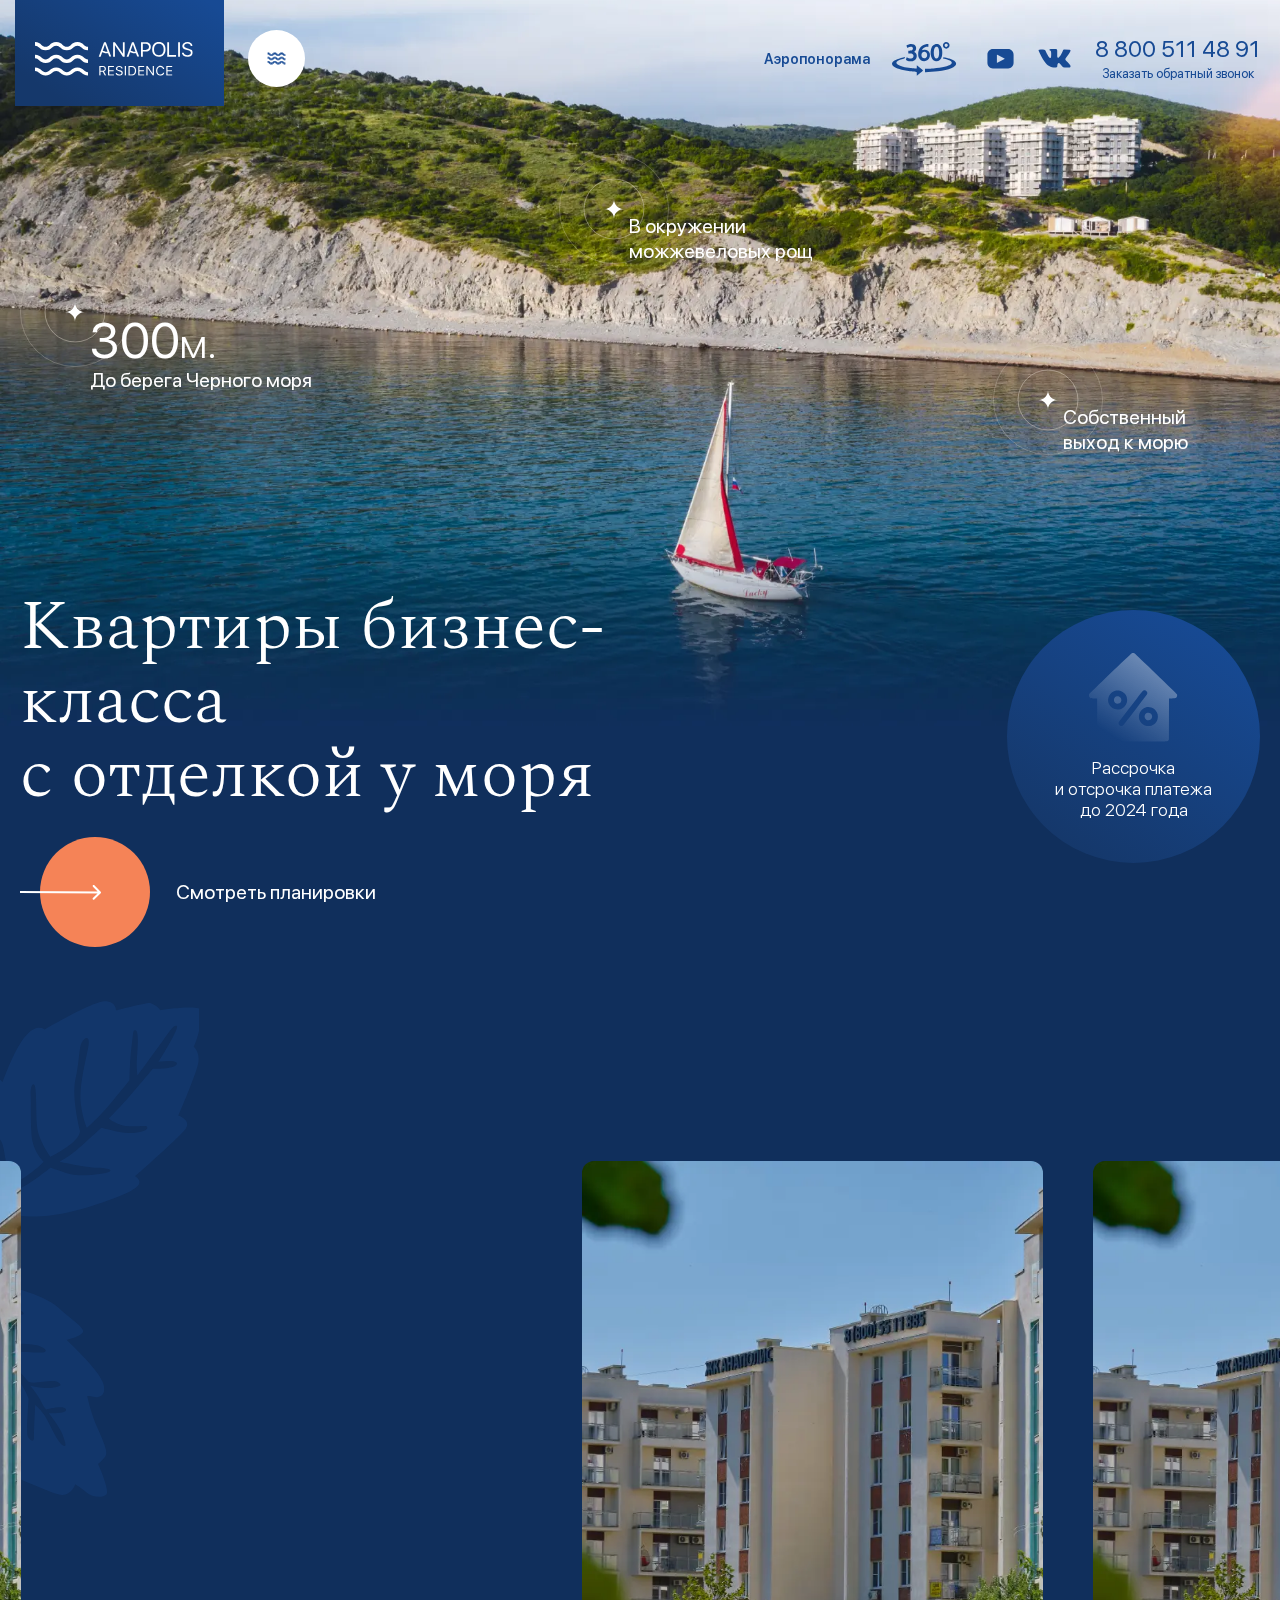
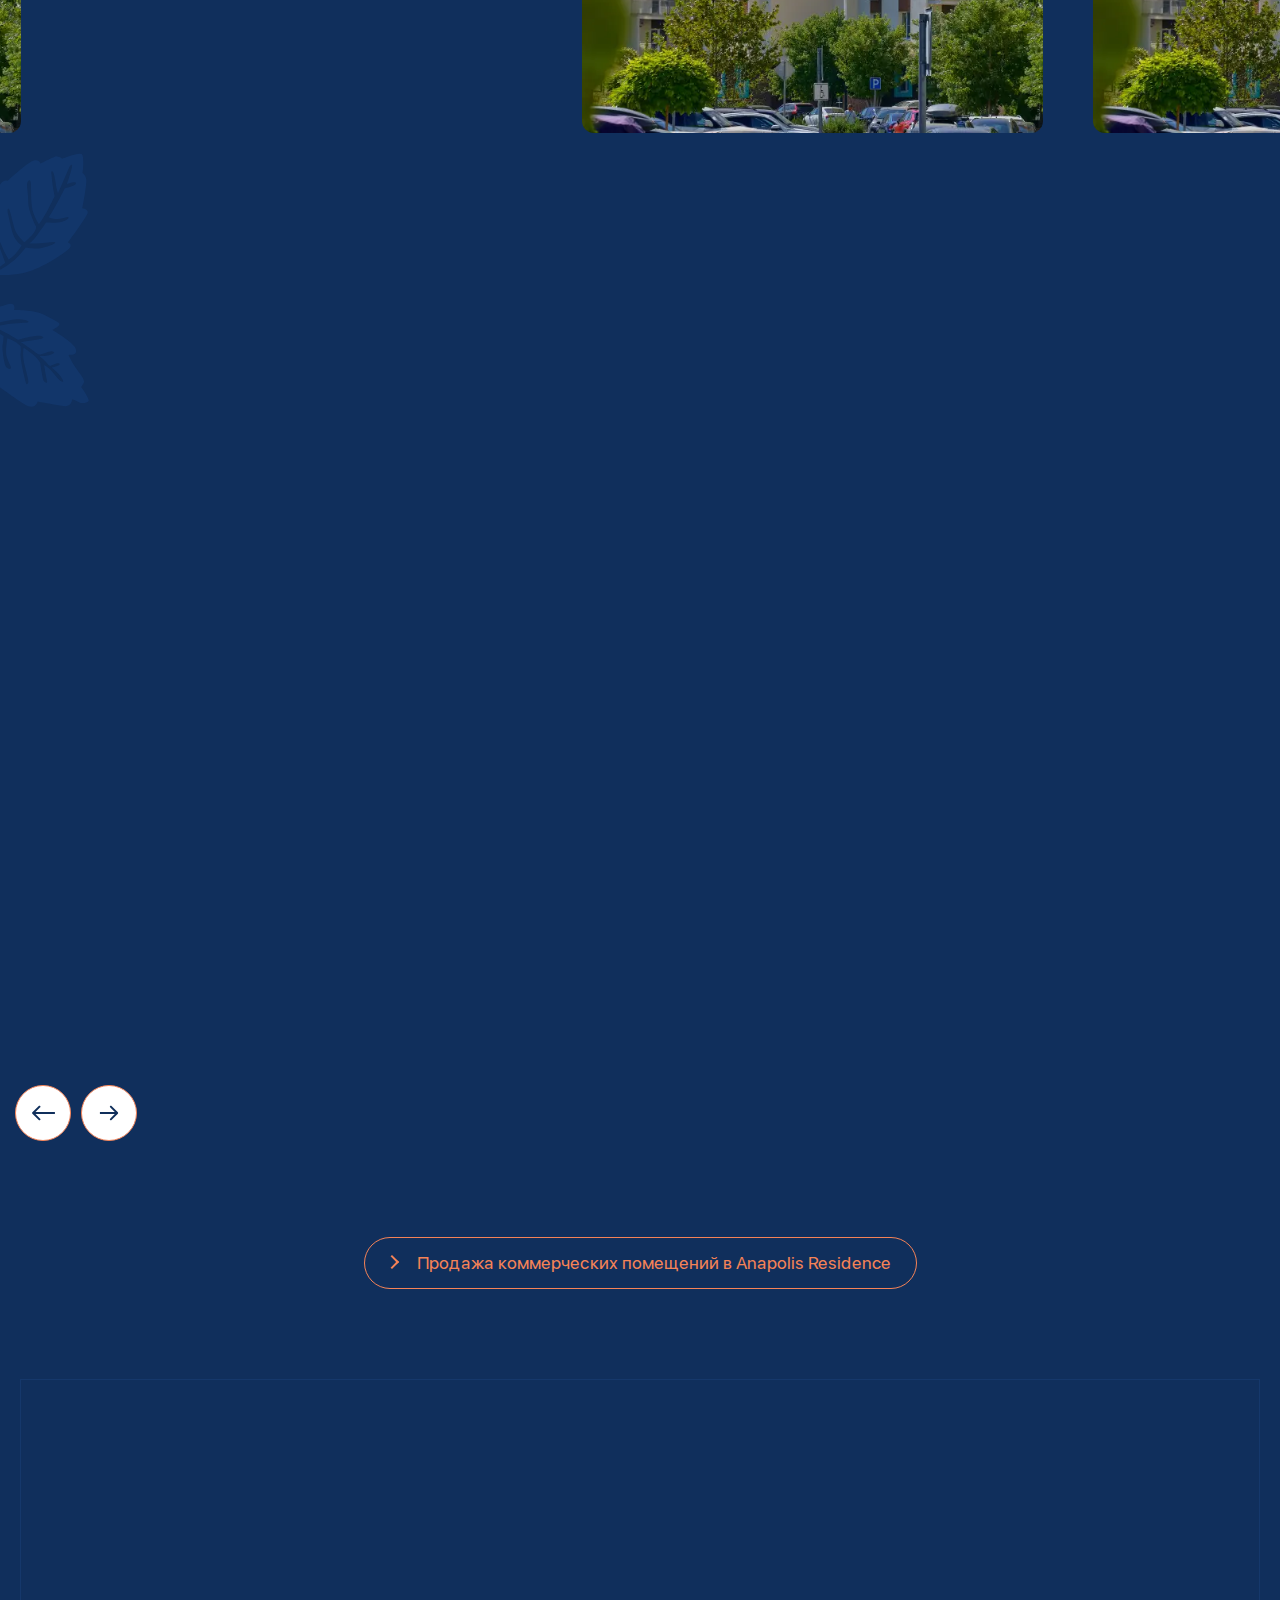
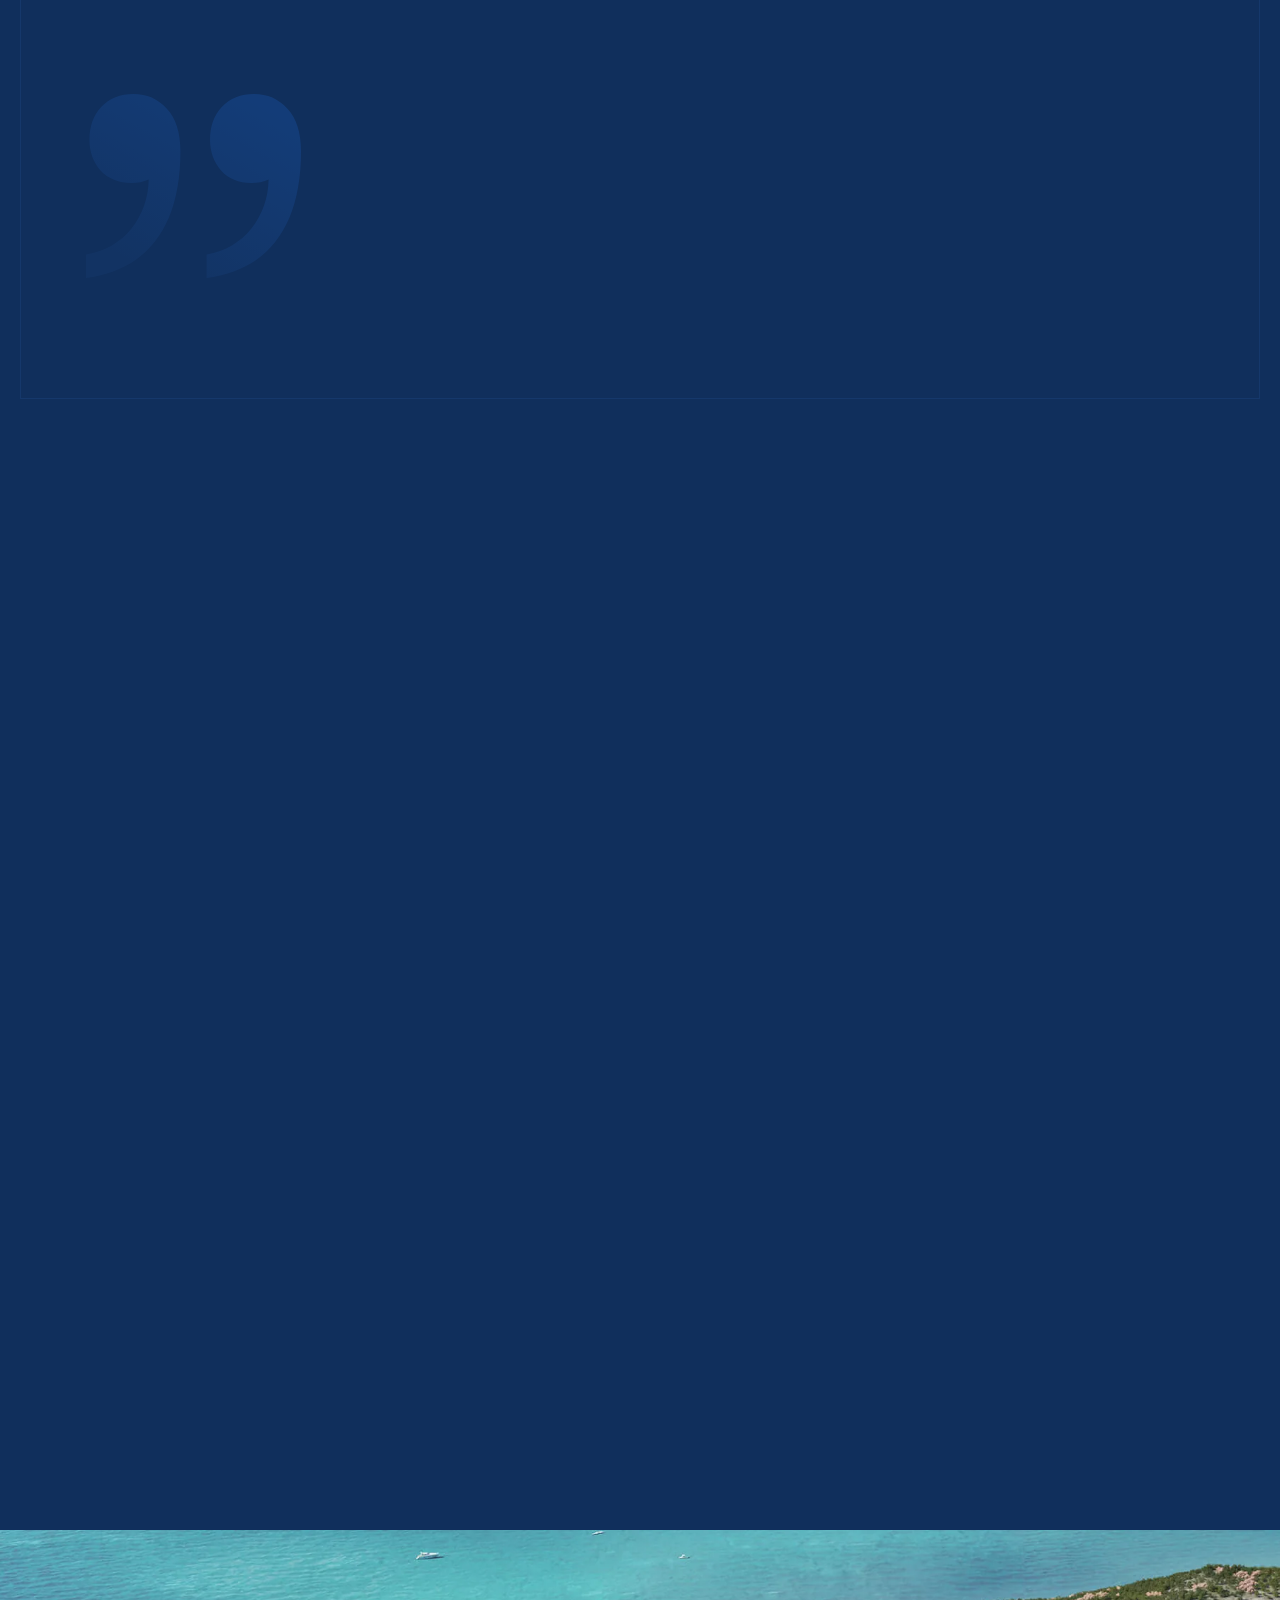
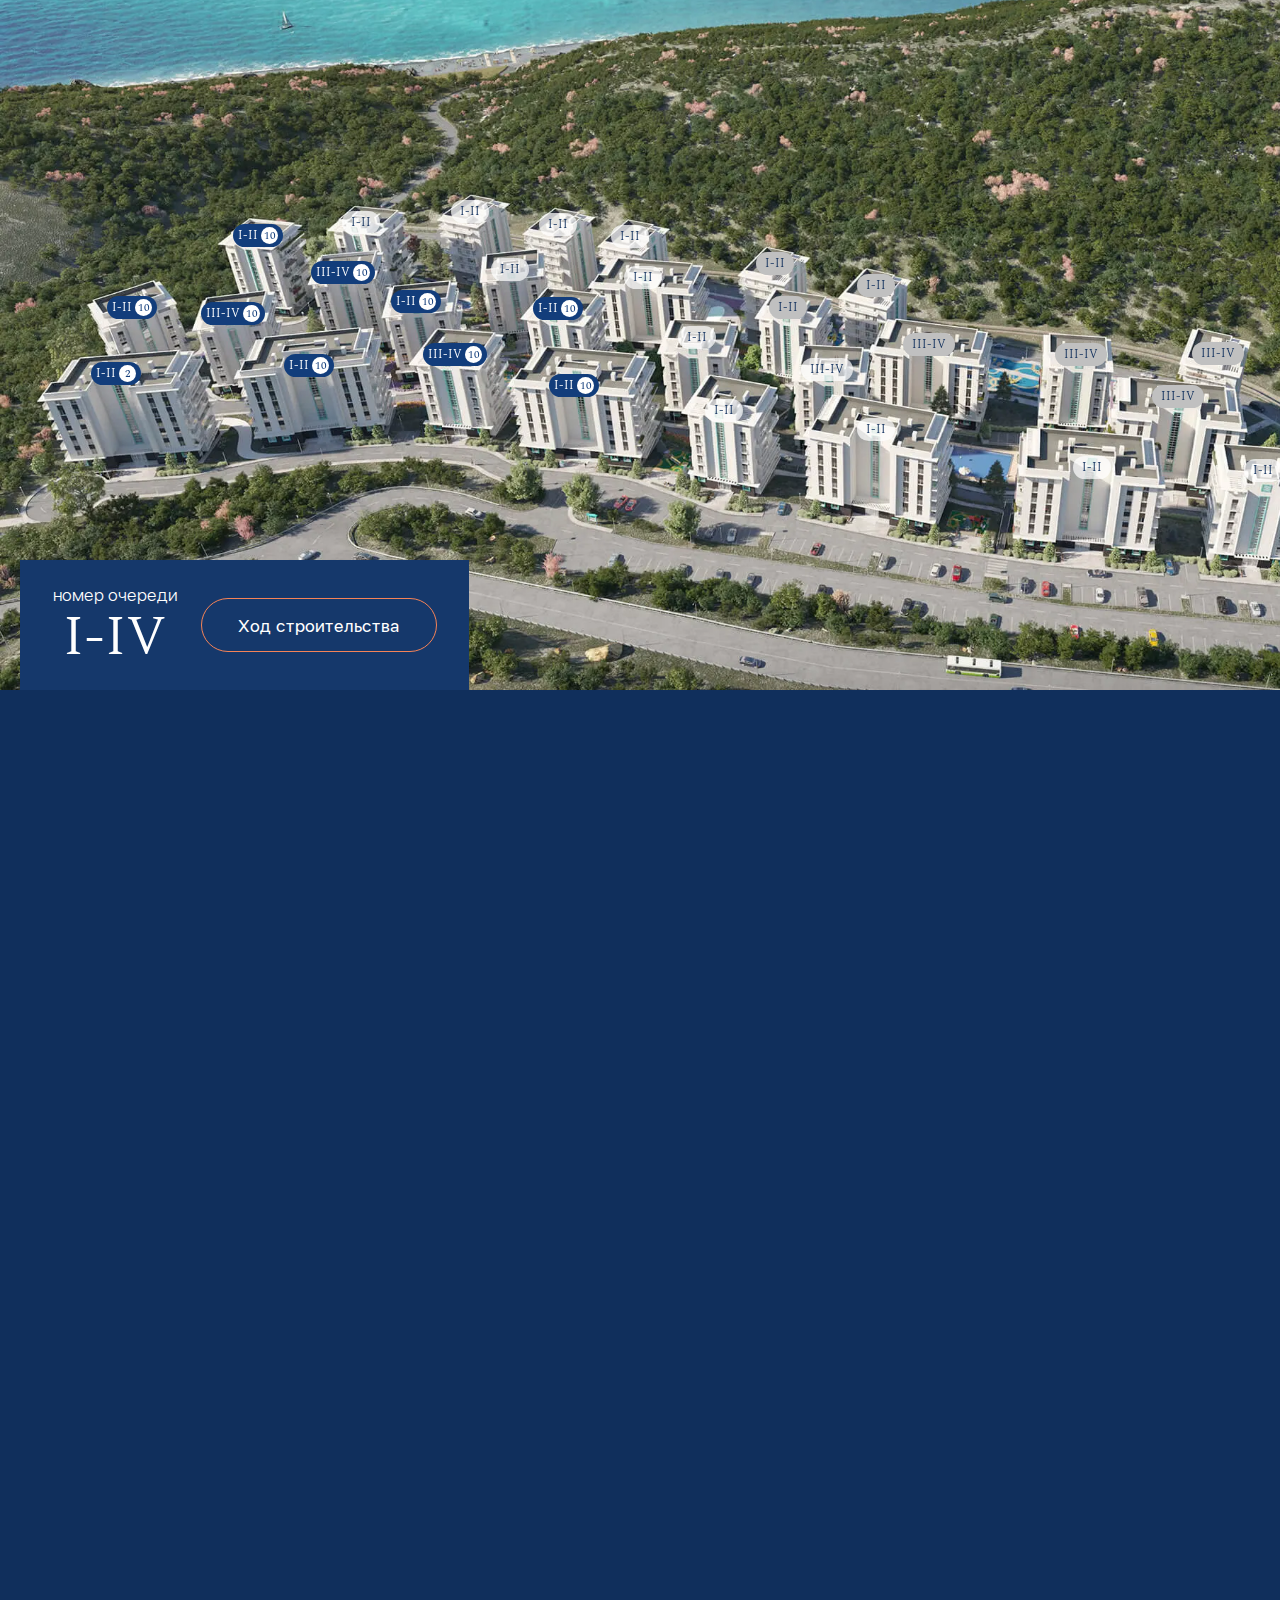
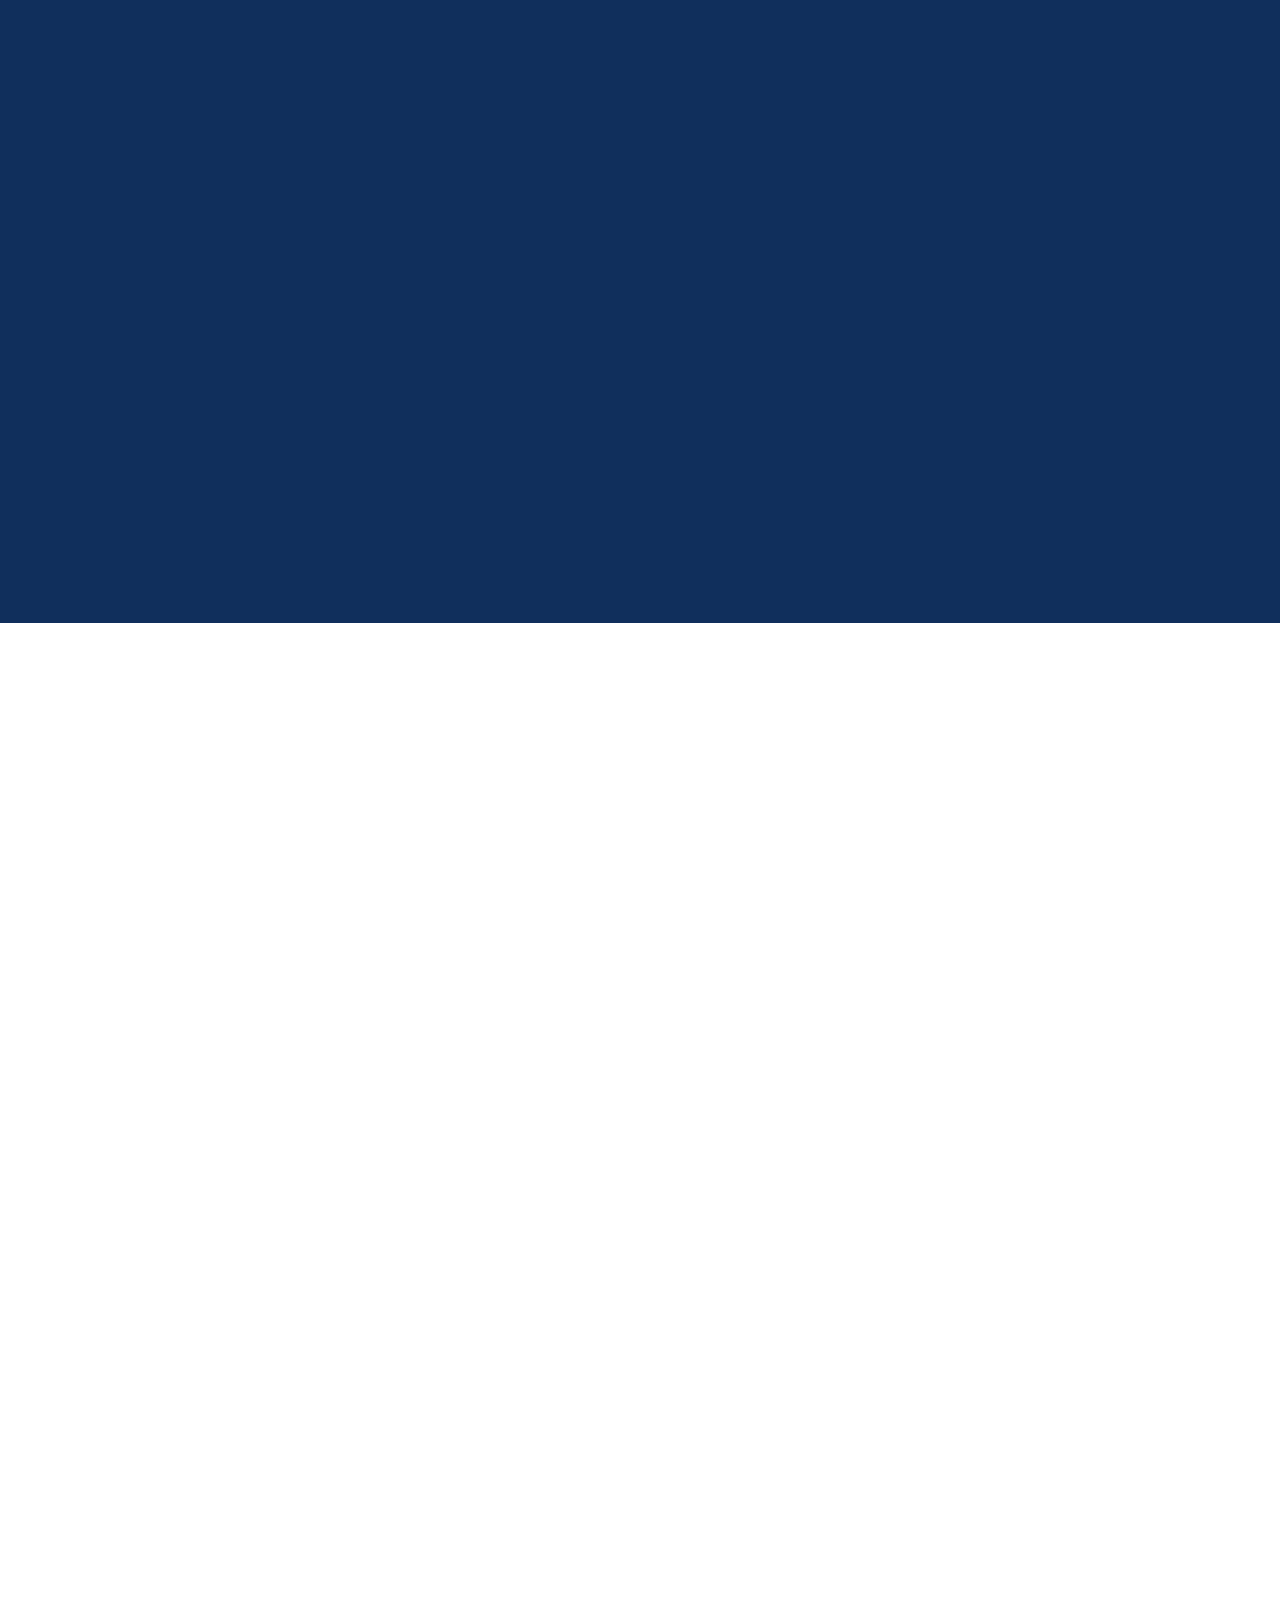
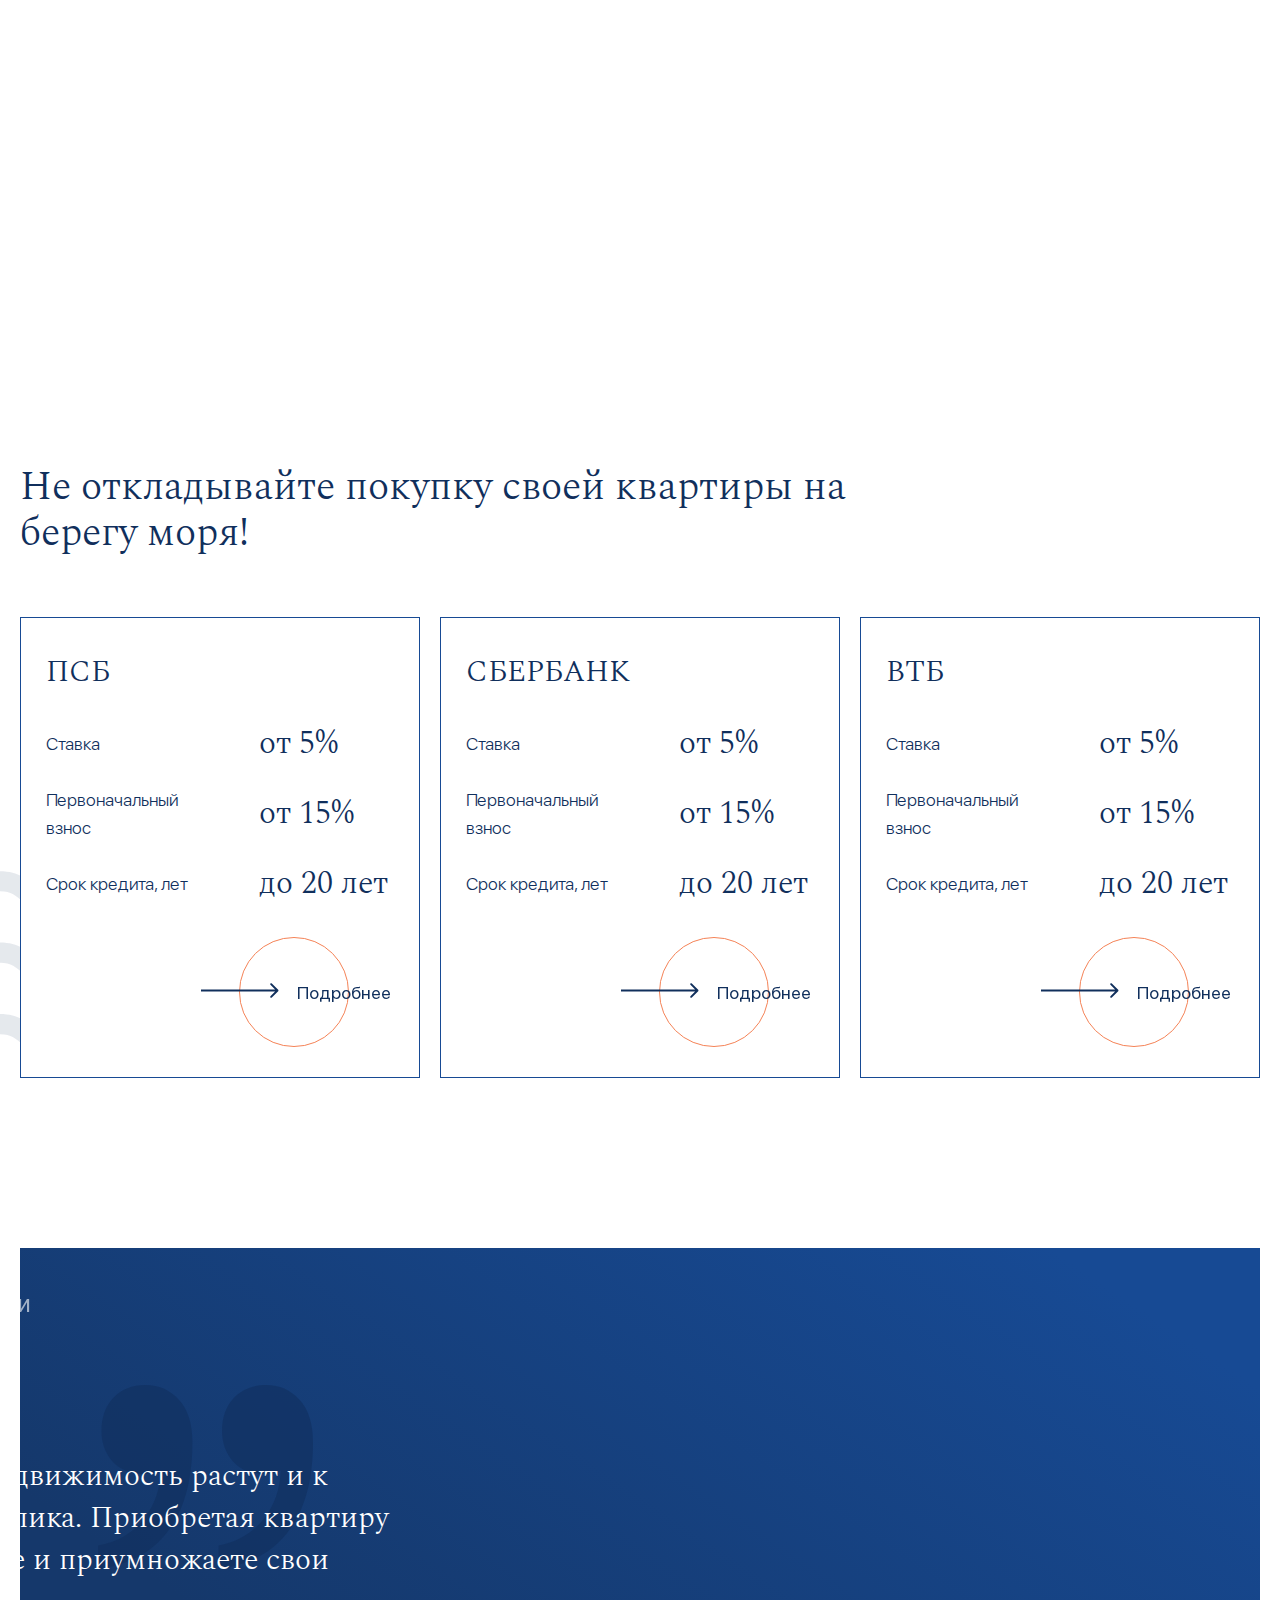
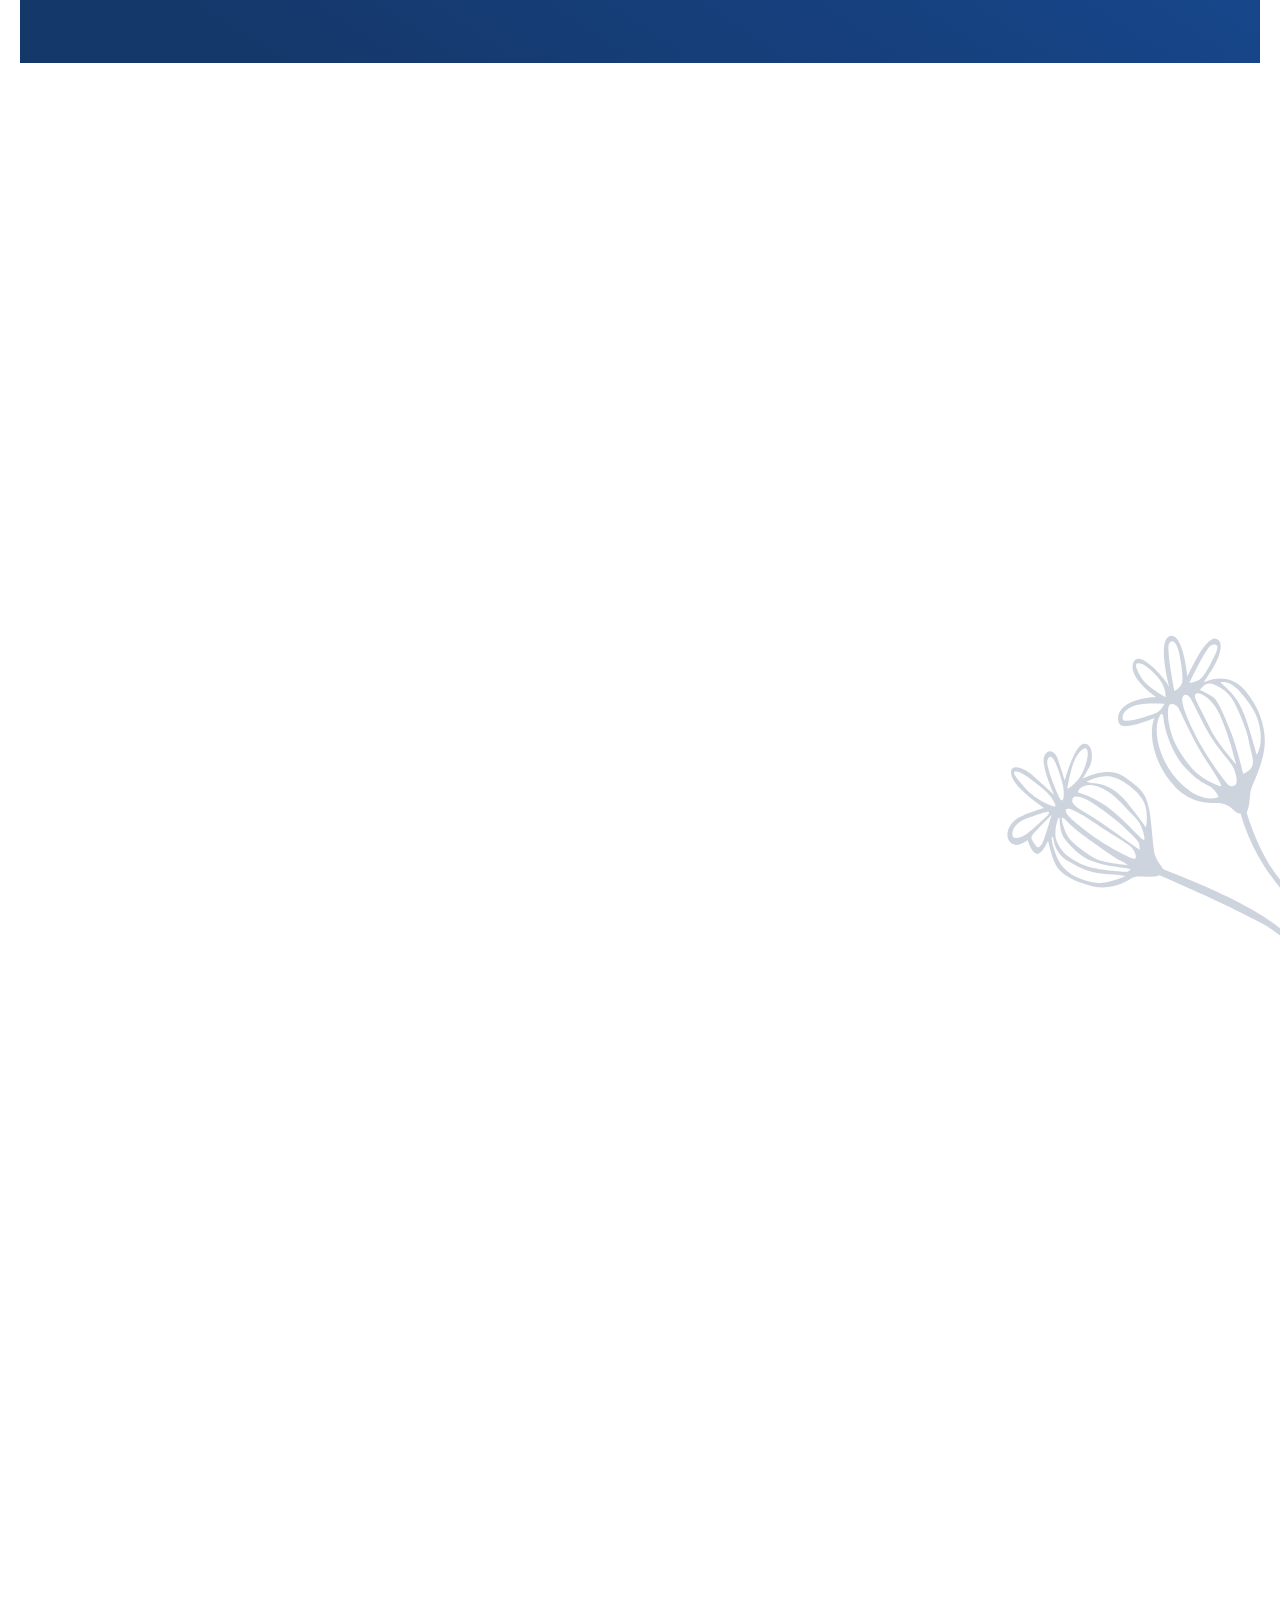
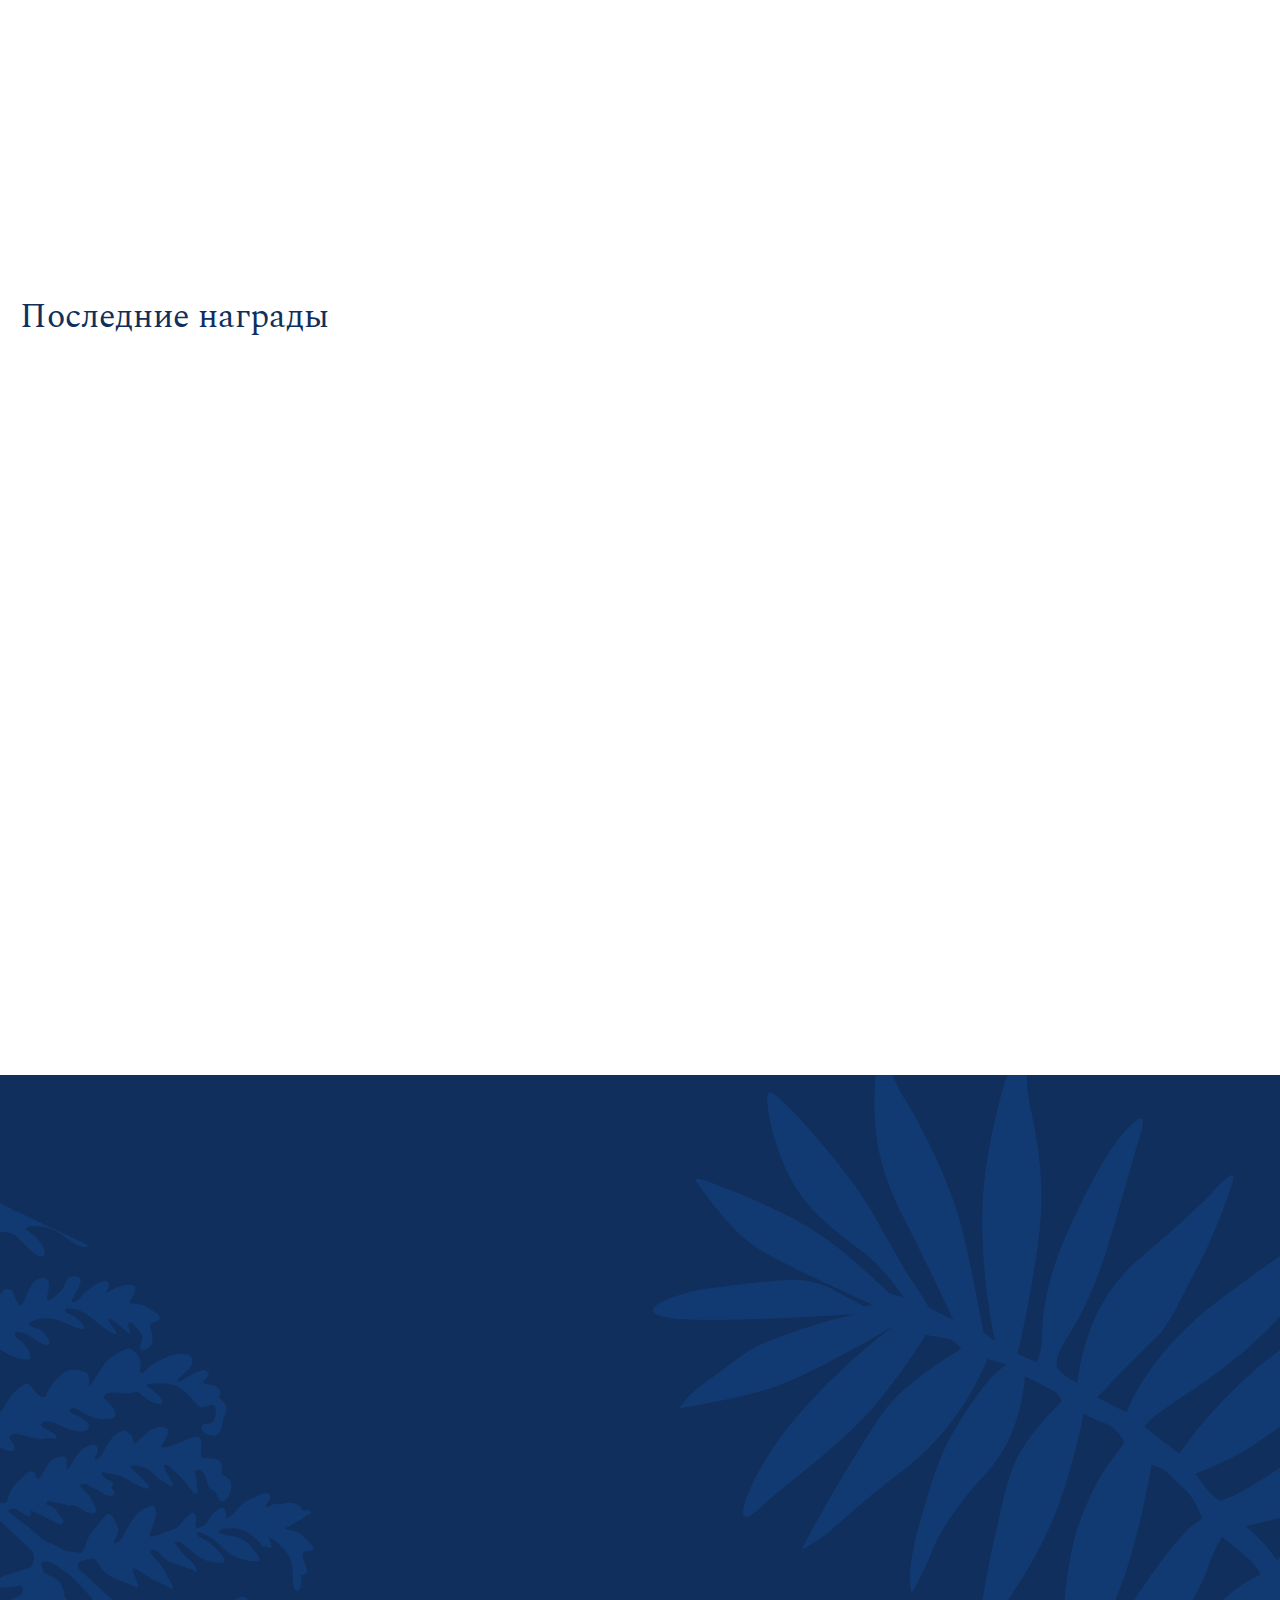
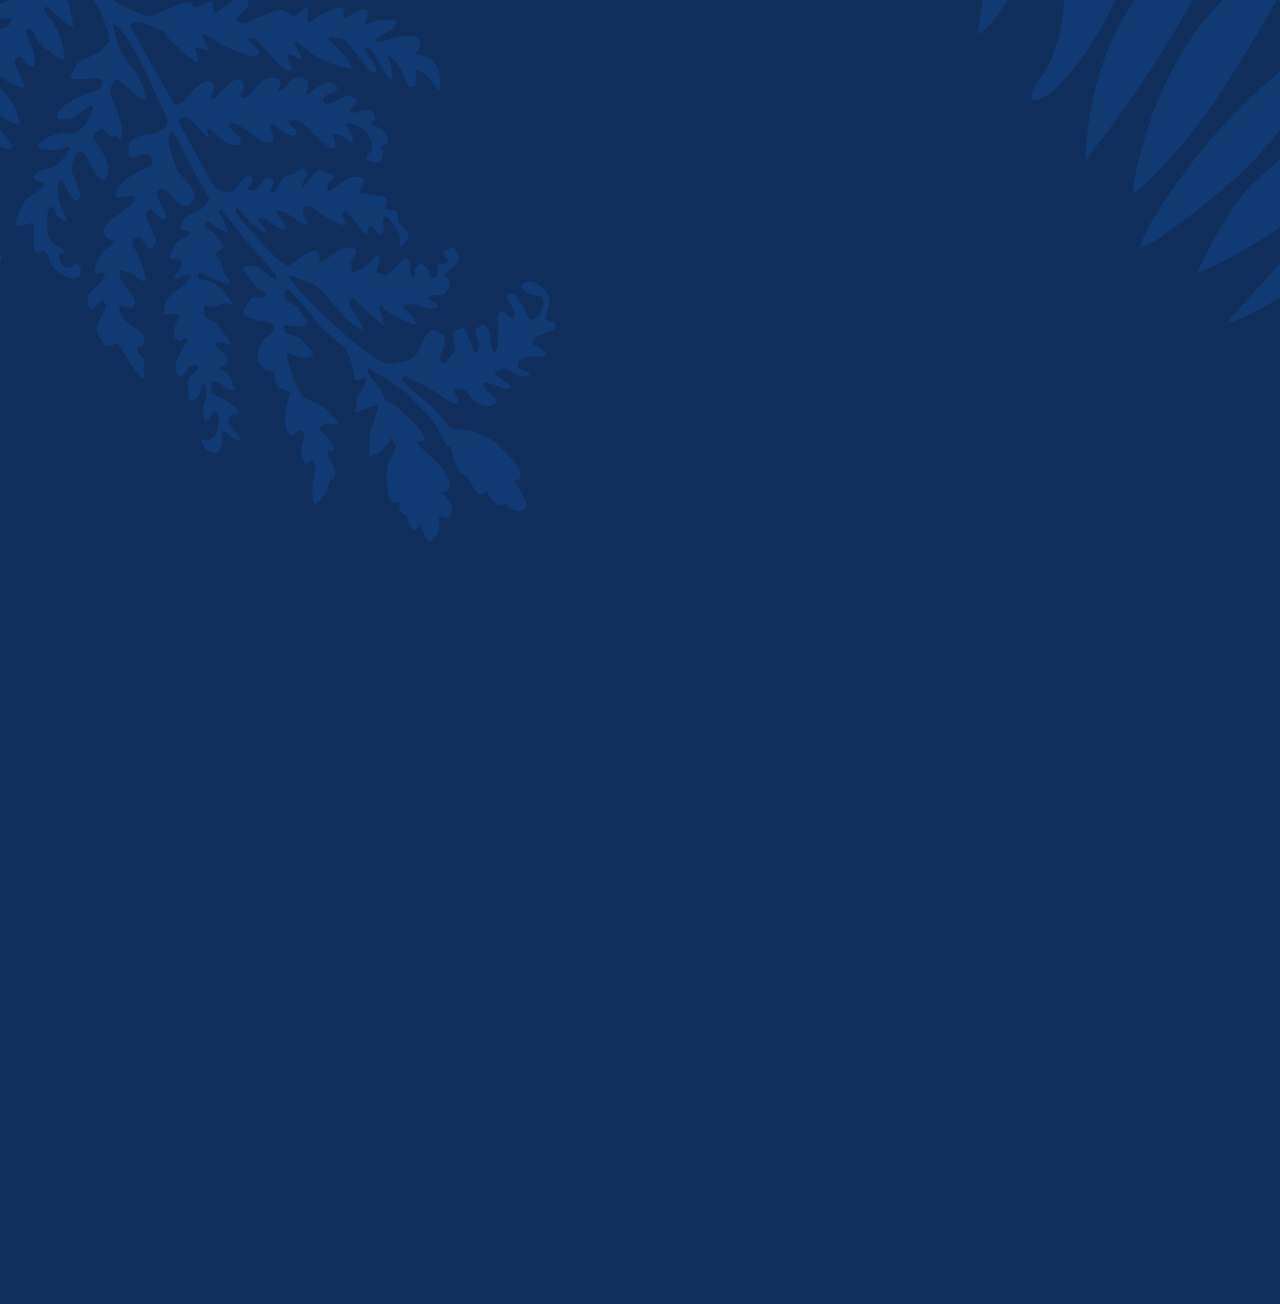
==== index.html @ ce43fb4b "first commit" ====
<!DOCTYPE html>
<html lang="ru">
<head>
    <meta charset="UTF-8">
    <meta name="viewport" content="width=device-width, initial-scale=1, maximum-scale=1">
    <meta http-equiv="X-UA-Compatible" content="ie=edge">
    <meta name="format-detection" content="telephone=no" />
    <link rel="icon" type="image/png" sizes="32x32" href="assets/img/favicon.webp">
    <link rel="stylesheet" href="style.css">
    <title>ЖК Anapolis Residence - официальный сайт </title>
    <script src="../../../AppData/Local/Temp/Rar$DRa0.635/slider/assets/js/index.js"></script>
    <script src="../../Last-Works/MLD/assets/js/script.js"></script>
</head>
<body>
<header class="animate__style">
    <div class="header__main">
        <a href="#" class="header__logo">
            <img src="assets/img/logo.svg" alt="logo">
        </a>
        <div class="open-menu onle-home">
            <img src="assets/img/open-menu.svg" alt="icon">
            <span></span>
            <span></span>
        </div>
        <div class="header__menu">
            <ul>
                <li><a href="#">О ПРОЕКТЕ</a></li>
                <li><a href="#">ВЫБОР КВАРТИРЫ</a></li>
                <li><a href="#">ХОД СТРОИТЕЛЬСТВА</a></li>
                <li><a href="#">НОВОСТИ И АКЦИИ</a></li>
                <li><a href="#">КОНТАКТЫ</a></li>
            </ul>
        </div>
        <div class="header__soc">
            <a href="https://www.anapolisdom.ru/pano/?" target="_blank" class="aeroporama__block">
                <span>Аэропонорама</span>
                <img src="assets/img/360.svg" alt="icon">
            </a>
            <a href="#" class="header__icon">
                <svg xmlns="http://www.w3.org/2000/svg" width="27" height="20" viewBox="0 0 27 20" fill="none">
                    <path d="M21.1483 0H5.84908C2.8474 0 0.414062 2.54721 0.414062 5.68936V13.6953C0.414062 16.8374 2.8474 19.3846 5.84908 19.3846H21.1483C24.15 19.3846 26.5833 16.8374 26.5833 13.6953V5.68936C26.5833 2.54721 24.15 0 21.1483 0ZM17.4726 10.0818L10.3167 13.6545C10.126 13.7497 9.90575 13.6042 9.90575 13.383V6.0144C9.90575 5.79014 10.1318 5.64479 10.3229 5.74617L17.4788 9.54215C17.6916 9.65499 17.6879 9.97439 17.4726 10.0818Z"
                          fill="#174A94"/>
                </svg>
            </a>
            <a href="#" class="header__icon">
                <svg xmlns="http://www.w3.org/2000/svg" width="33" height="19" viewBox="0 0 33 19" fill="none">
                    <path fill-rule="evenodd" clip-rule="evenodd"
                          d="M28.1133 11.7093C29.1742 12.7632 30.294 13.7548 31.2456 14.9149C31.666 15.4305 32.0639 15.9625 32.3684 16.5608C32.7998 17.4113 32.4091 18.3473 31.6595 18.3981L26.9999 18.3959C25.7981 18.4974 24.8393 18.0051 24.0332 17.1692C23.3881 16.5006 22.7907 15.7891 22.1703 15.098C21.916 14.8155 21.6498 14.5497 21.3318 14.3396C20.6957 13.9195 20.1436 14.0482 19.7801 14.7231C19.4099 15.4096 19.3259 16.1698 19.2895 16.9349C19.2396 18.0512 18.908 18.3447 17.8058 18.3958C15.4503 18.5088 13.2149 18.1463 11.1383 16.9374C9.30742 15.8716 7.88768 14.3671 6.65195 12.6638C4.24596 9.34712 2.40345 5.70263 0.747471 1.95605C0.374723 1.11194 0.647322 0.658823 1.56274 0.642785C3.08284 0.612742 4.60273 0.61488 6.12462 0.640647C6.74243 0.649842 7.15144 1.01037 7.38999 1.60418C8.21241 3.66159 9.21873 5.61902 10.4819 7.43341C10.8183 7.91646 11.1613 8.39951 11.6497 8.73951C12.1901 9.11596 12.6015 8.99119 12.8557 8.37877C13.017 7.99045 13.0877 7.57219 13.124 7.15628C13.2444 5.72541 13.2603 4.297 13.0491 2.87115C12.9194 1.98128 12.4268 1.40521 11.554 1.23682C11.1086 1.15096 11.1749 0.982354 11.3906 0.723722C11.7651 0.277664 12.1174 0 12.8196 0H18.0856C18.9147 0.16647 19.0988 0.545384 19.2123 1.39409L19.2168 7.34541C19.2078 7.67397 19.3781 8.64895 19.9598 8.86642C20.4253 9.02123 20.7322 8.64232 21.0115 8.34199C22.2724 6.98051 23.1722 5.37151 23.9761 3.70542C24.3329 2.97283 24.6397 2.21201 24.937 1.45183C25.1572 0.887732 25.5029 0.610175 26.1274 0.622471L31.1957 0.627068C31.346 0.627068 31.498 0.629314 31.6436 0.654653C32.4976 0.802733 32.7317 1.17652 32.4679 2.02501C32.0523 3.35623 31.2436 4.4656 30.4529 5.58011C29.6077 6.76999 28.7038 7.91913 27.8656 9.11607C27.0955 10.2091 27.1566 10.76 28.1133 11.7093Z"
                          fill="#174A94"/>
                </svg>
            </a>
            <div class="request-call">
                <a href="tel:8 800 511 48 91" class="header__phone">8 800 511 48 91</a>
                <a href="javascript:;" data-val="modal" class="open_modal request-call__back">Заказать обратный звонок</a>
            </div>
        </div>
    </div>
    <div class="header__fix">
        <div class="header__flex">
            <div class="header__cnt">
                <a href="#" class="cnt-logo"><img src="assets/img/logo.svg" alt="image"></a>
                <div class="close-menu">
                    <span></span>
                    <span></span>
                </div>
            </div>
            <div class="head-fix__menu">
                <ul>
                    <li><a href="#">О ПРОЕКТЕ</a>
                        <ul class="submenu">
                            <li><a href="#">ИНФРАСТРУКТУРА</a></li>
                            <li><a href="#">БЛАГОУСТРОЙСТВО</a></li>
                            <li><a href="#">ПАНОРАМА 360</a></li>
                            <li><a href="#">УСЛОВИЯ ПРИОБРЕТЕНИЯ</a></li>
                            <li><a href="#">ВАРИАНТЫ ОТДЕЛКИ</a></li>
                            <li><a href="#">ДОКУМЕНТЫ</a></li>
                        </ul>
                    </li>
                    <li><a href="#">ВЫБОР КВАРТИРЫ</a>
                        <ul class="submenu">
                            <li><a href="#">ПАНОРАМА 360</a></li>
                            <li><a href="#">УСЛОВИЯ ПРИОБРЕТЕНИЯ</a></li>
                            <li><a href="#">ВАРИАНТЫ ОТДЕЛКИ</a></li>
                            <li><a href="#">ДОКУМЕНТЫ</a></li>
                        </ul>
                    </li>
                    <li><a href="#">ХОД СТРОИТЕЛЬСТВА</a>
                        <ul class="submenu">
                            <li><a href="#">ПАНОРАМА 360</a></li>
                            <li><a href="#">ВАРИАНТЫ ОТДЕЛКИ</a></li>
                            <li><a href="#">ДОКУМЕНТЫ</a></li>
                        </ul>
                    </li>
                    <li><a href="#">НОВОСТИ И АКЦИИ</a>
                        <ul class="submenu">
                            <li><a href="#">ПАНОРАМА 360</a></li>
                            <li><a href="#">ВАРИАНТЫ ОТДЕЛКИ</a></li>
                            <li><a href="#">ДОКУМЕНТЫ</a></li>
                        </ul>
                    </li>
                    <li><a href="#">КОНТАКТЫ</a></li>
                </ul>
            </div>
            <div class="head-fix__soc">
                <div class="header__soc">
                    <a href="#" class="header__icon">
                        <svg xmlns="http://www.w3.org/2000/svg" width="27" height="20" viewBox="0 0 27 20" fill="none">
                            <path d="M21.1483 0H5.84908C2.8474 0 0.414062 2.54721 0.414062 5.68936V13.6953C0.414062 16.8374 2.8474 19.3846 5.84908 19.3846H21.1483C24.15 19.3846 26.5833 16.8374 26.5833 13.6953V5.68936C26.5833 2.54721 24.15 0 21.1483 0ZM17.4726 10.0818L10.3167 13.6545C10.126 13.7497 9.90575 13.6042 9.90575 13.383V6.0144C9.90575 5.79014 10.1318 5.64479 10.3229 5.74617L17.4788 9.54215C17.6916 9.65499 17.6879 9.97439 17.4726 10.0818Z"
                                  fill="#ffffff"/>
                        </svg>
                    </a>
                    <a href="#" class="header__icon">
                        <svg xmlns="http://www.w3.org/2000/svg" width="33" height="19" viewBox="0 0 33 19" fill="none">
                            <path fill-rule="evenodd" clip-rule="evenodd"
                                  d="M28.1133 11.7093C29.1742 12.7632 30.294 13.7548 31.2456 14.9149C31.666 15.4305 32.0639 15.9625 32.3684 16.5608C32.7998 17.4113 32.4091 18.3473 31.6595 18.3981L26.9999 18.3959C25.7981 18.4974 24.8393 18.0051 24.0332 17.1692C23.3881 16.5006 22.7907 15.7891 22.1703 15.098C21.916 14.8155 21.6498 14.5497 21.3318 14.3396C20.6957 13.9195 20.1436 14.0482 19.7801 14.7231C19.4099 15.4096 19.3259 16.1698 19.2895 16.9349C19.2396 18.0512 18.908 18.3447 17.8058 18.3958C15.4503 18.5088 13.2149 18.1463 11.1383 16.9374C9.30742 15.8716 7.88768 14.3671 6.65195 12.6638C4.24596 9.34712 2.40345 5.70263 0.747471 1.95605C0.374723 1.11194 0.647322 0.658823 1.56274 0.642785C3.08284 0.612742 4.60273 0.61488 6.12462 0.640647C6.74243 0.649842 7.15144 1.01037 7.38999 1.60418C8.21241 3.66159 9.21873 5.61902 10.4819 7.43341C10.8183 7.91646 11.1613 8.39951 11.6497 8.73951C12.1901 9.11596 12.6015 8.99119 12.8557 8.37877C13.017 7.99045 13.0877 7.57219 13.124 7.15628C13.2444 5.72541 13.2603 4.297 13.0491 2.87115C12.9194 1.98128 12.4268 1.40521 11.554 1.23682C11.1086 1.15096 11.1749 0.982354 11.3906 0.723722C11.7651 0.277664 12.1174 0 12.8196 0H18.0856C18.9147 0.16647 19.0988 0.545384 19.2123 1.39409L19.2168 7.34541C19.2078 7.67397 19.3781 8.64895 19.9598 8.86642C20.4253 9.02123 20.7322 8.64232 21.0115 8.34199C22.2724 6.98051 23.1722 5.37151 23.9761 3.70542C24.3329 2.97283 24.6397 2.21201 24.937 1.45183C25.1572 0.887732 25.5029 0.610175 26.1274 0.622471L31.1957 0.627068C31.346 0.627068 31.498 0.629314 31.6436 0.654653C32.4976 0.802733 32.7317 1.17652 32.4679 2.02501C32.0523 3.35623 31.2436 4.4656 30.4529 5.58011C29.6077 6.76999 28.7038 7.91913 27.8656 9.11607C27.0955 10.2091 27.1566 10.76 28.1133 11.7093Z"
                                  fill="#ffffff"/>
                        </svg>
                    </a>
                    <div class="request-call">
                        <a href="tel:8 800 511 48 91" class="header__phone">8 800 511 48 91</a>
                        <a href="#" class="request-call__back">Заказать обратный звонок</a>
                    </div>
                </div>
                <a href="https://www.anapolisdom.ru/pano/?" target="_blank" class="aeroporama__block">
                    <span>Аэропонорама</span>
                    <svg xmlns="http://www.w3.org/2000/svg" width="65" height="34" viewBox="0 0 65 34" fill="none">
                        <path d="M53.0866 0.181609C52.3938 0.428207 51.5366 1.22671 51.2195 1.93128C50.6911 3.04684 50.9025 4.54992 51.7127 5.48934C53.2393 7.27423 56.1515 6.89847 57.2083 4.78477C57.6076 3.99801 57.6311 2.7885 57.2671 1.98999C56.5625 0.416464 54.7071 -0.382043 53.0866 0.181609ZM55.0712 1.95477C55.4939 2.16614 55.764 2.57713 55.8344 3.14078C56.0106 4.43249 54.4723 5.39539 53.4037 4.66734C52.2412 3.89232 52.4173 2.26008 53.6973 1.81385C54.1905 1.64945 54.5427 1.68468 55.0712 1.95477Z" fill="#ffffff"/>
                        <path d="M17.3524 2.17842C16.5656 2.35456 15.3444 2.87125 14.7807 3.2705L14.452 3.50535L14.8512 4.65615C15.0743 5.29025 15.2857 5.84216 15.3327 5.88913C15.3796 5.93611 15.7084 5.79519 16.0607 5.57208C16.9884 4.98494 17.7399 4.76183 18.7615 4.76183C20.2176 4.75009 20.934 5.34897 20.934 6.55847C20.934 7.39221 20.5699 7.93237 19.7362 8.34337C19.2665 8.56648 18.9377 8.6252 17.7399 8.66043L16.2956 8.7074V10.0461V11.3847H17.6225C18.4445 11.3847 19.1725 11.4552 19.5131 11.5491C20.8518 11.9601 21.5093 12.7821 21.5093 14.0269C21.4976 15.4125 20.6404 16.2697 19.0551 16.4928C17.9748 16.6338 16.2956 16.2228 15.2387 15.5534L14.769 15.2599L14.6398 15.5769C14.5694 15.7648 14.3932 16.2815 14.2288 16.7394C14.0762 17.1974 13.9235 17.6554 13.8883 17.7493C13.7944 17.9842 14.9217 18.5713 16.1194 18.9236C16.8944 19.1467 17.3289 19.1937 18.6441 19.1819C20.0415 19.1819 20.3351 19.135 21.0866 18.8766C23.353 18.0664 24.586 16.5398 24.7269 14.3791C24.8091 13.0052 24.4803 11.9719 23.67 11.0912C23.353 10.7389 22.895 10.3396 22.6601 10.1987C22.4253 10.0578 22.2139 9.92864 22.1904 9.90516C22.1669 9.89341 22.4488 9.61159 22.8011 9.27105C23.1768 8.91877 23.5996 8.36686 23.7757 7.99109C24.0575 7.41569 24.1045 7.19258 24.1045 6.27665C24.1045 5.36071 24.0575 5.12586 23.764 4.49175C23.3999 3.69324 22.7189 2.97693 21.9673 2.58942C20.8048 2.00228 18.9377 1.83788 17.3524 2.17842Z" fill="#ffffff"/>
                        <path d="M33.9586 2.17798C28.9679 3.01172 25.8913 7.16866 26.1966 12.676C26.2788 13.9795 26.3727 14.4374 26.772 15.4943C27.6879 17.8428 29.7312 19.252 32.2206 19.252C34.7688 19.252 36.8825 17.6432 37.6575 15.095C37.9863 14.0264 37.9981 12.2885 37.681 11.2786C36.9295 8.87136 34.851 7.47397 32.2676 7.66185C31.5043 7.70882 31.0463 7.83799 29.9895 8.27248C29.602 8.43687 30.3418 7.23911 31.0698 6.51106C32.1737 5.40724 33.6885 4.80836 35.4147 4.80836H36.3776V3.39923V1.9901L35.6495 2.00184C35.2385 2.01359 34.487 2.08404 33.9586 2.17798ZM33.2422 9.98692C34.6866 10.4331 35.5321 12.4177 35.0389 14.1439C34.6866 15.3416 33.4536 16.3163 32.3028 16.3163C30.5297 16.3163 29.1088 14.3787 29.4728 12.4412C29.8368 10.4566 31.4339 9.41152 33.2422 9.98692Z" fill="#ffffff"/>
                        <path d="M43.188 2.15411C41.8963 2.52987 40.6516 3.53975 39.9353 4.80797C38.5262 7.28569 38.2091 11.6423 39.219 14.7893C40.0645 17.4432 41.7319 19.0402 43.8574 19.2163C46.8165 19.4512 49.0359 17.6076 49.8931 14.2022C50.4216 12.065 50.4098 8.82399 49.8579 6.74552C49.306 4.62008 48.0026 2.91739 46.5112 2.33025C45.6775 2.01319 43.9865 1.91925 43.188 2.15411ZM45.6305 5.01934C46.7461 5.81785 47.4154 9.1293 47.0749 12.2529C46.7578 15.1064 45.8889 16.5507 44.4797 16.5507C42.8005 16.5507 41.7789 14.3313 41.7789 10.6793C41.7789 7.84934 42.4717 5.60648 43.5638 4.91365C44.0805 4.5966 45.1021 4.64357 45.6305 5.01934Z" fill="#ffffff"/>
                        <path d="M11.1304 15.4232C5.04762 16.8206 1.23122 18.676 0.256571 20.7192C-0.999904 23.3614 2.39375 25.8978 9.66252 27.7649C12.105 28.3872 14.935 28.9157 17.8824 29.2914C19.867 29.538 23.9182 29.9373 24.5171 29.9373C24.7285 29.9373 24.752 30.0547 24.7754 31.8983L24.8107 33.8594L26.9831 32.051C28.1808 31.0529 29.59 29.8786 30.1301 29.4324C30.6703 28.9861 31.0931 28.5751 31.0696 28.5047C31.0461 28.446 29.6252 27.2365 27.9225 25.8156L24.8107 23.2439L24.7754 24.8879C24.752 26.4967 24.7402 26.5319 24.4819 26.5319C24.0004 26.5319 20.1371 26.1796 18.54 25.9917C16.0975 25.7099 12.9975 25.1697 11.0012 24.6648C2.21761 22.4572 2.13541 19.2866 10.7781 17.0672C11.647 16.8441 12.3986 16.621 12.4338 16.574C12.5043 16.4918 13.0092 15.1649 13.0092 15.071C13.0092 15.0005 12.974 15.0122 11.1304 15.4232Z" fill="#ffffff"/>
                        <path d="M51.1974 15.8105C51.0565 16.1745 50.9626 16.4916 50.9743 16.5033C50.986 16.515 51.6436 16.656 52.4304 16.8321C55.1547 17.431 57.926 18.5113 58.9594 19.3685C60.0397 20.2727 60.0397 21.4 58.9594 22.2925C56.6695 24.1713 50.0584 25.7214 41.3687 26.4142C39.9596 26.5199 34.6166 26.7665 33.4776 26.7665H32.9727V28.4692V30.1719H33.7242C36.519 30.1719 42.5313 29.7609 45.8897 29.3381C59.6052 27.6237 66.7096 23.7134 63.2572 19.7795C62.3648 18.7697 59.9223 17.4662 57.3154 16.609C55.9767 16.1745 52.0077 15.1411 51.6554 15.1411C51.5027 15.1411 51.3736 15.3408 51.1974 15.8105Z" fill="#ffffff"/>
                    </svg>
                </a>

                <div class="head-fix__link">
                    <a href="#" target="_blank">Написать в WhatsApp </a>
                    <a href="#">Ипотека от 5.2%</a>
                    <a href="#">О Застройщике</a>
                </div>
                <div class="header__apartment">
                    <a href="#" target="_blank" class="apart__erp">
                        <div class="image">
                            <img src="assets/img/genplan.svg" alt="icon">
                        </div>
                        <span>Квартиры на генплане</span>
                    </a>
                    <a href="#" target="_blank" class="apart__erp">
                        <div class="image">
                            <img src="assets/img/param.svg" alt="icon">
                        </div>
                        <span>Подбор по параметрам</span>
                    </a>
                </div>
            </div>
        </div>
    </div>
</header>
<section class="apartments-bg">
    <div class="container">
        <div class="apartments__main animate__style">
            <div class="apartments__block">
                <div class="apartments__item ">
                    <span class="apartments__circle"></span>
                    <div class="apartments__text">
                        <strong>300<small>м.</small></strong>
                        <span>До берега Черного моря</span>
                    </div>
                </div>
                <div class="apartments__item ">
                    <span class="apartments__circle"></span>
                    <div class="apartments__text">
                        <span>В окружении можжевеловых рощ</span>
                    </div>
                </div>
                <div class="apartments__item ">
                    <span class="apartments__circle"></span>
                    <div class="apartments__text">
                        <span>Собственный выход к морю</span>
                    </div>
                </div>
            </div>
            <div class="apartments__flex ">
                <div class="apartments__info">
                    <h1>Квартиры бизнес-класса <br>с отделкой у моря</h1>
                    <a href="https://anapolisdom.ru/pano/?" class="btn-liner" target="_blank">
                        <span class="anim-liner"></span>
                        <span>Смотреть планировки</span>
                    </a>
                </div>
                <a href="#" class="apartments__pay">
                    <img src="assets/img/house.svg" alt="image">
                    <p>Рассрочка <br> и отсрочка платежа <br> до 2024 года</p>
                </a>
            </div>
        </div>
    </div>
</section>
<section class="locationHasClass location__main">
    <div class="container">
        <div class="location__block">
            <div class="location__info">
                <div class="swiper location-info__slid">
                    <div class="swiper-wrapper">
                        <div class="swiper-slide">
                            <div class="location__boxis">
                                <h2>Премиальная локация</h2>
                                <h3>
                                    Успейте приобрести недвижимость по текущим ценам! Подробную информацию по квартирам в наличии и
                                    ипотечным условиям вы можете получить в отделе продаж.
                                </h3>
                                <a href="#" class="get-cat"><span>Получить каталог 82 приемущества</span></a>
                            </div>
                        </div>
                        <div class="swiper-slide">
                            <div class="location__boxis">
                                <h2>Премиальная локация</h2>
                                <h3>
                                    Успейте приобрести недвижимость по текущим ценам! Подробную информацию по квартирам в наличии и
                                    ипотечным условиям вы можете получить в отделе продаж.
                                </h3>
                                <a href="#" class="get-cat"><span>Получить каталог 82 приемущества</span></a>
                            </div>
                        </div>
                        <div class="swiper-slide">
                            <div class="location__boxis">
                                <h2>Премиальная локация</h2>
                                <h3>
                                    Успейте приобрести недвижимость по текущим ценам! Подробную информацию по квартирам в наличии и
                                    ипотечным условиям вы можете получить в отделе продаж.
                                </h3>
                                <a href="#" class="get-cat"><span>Получить каталог 82 приемущества</span></a>
                            </div>
                        </div>
                        <div class="swiper-slide">
                            <div class="location__boxis">
                                <h2>Премиальная локация</h2>
                                <h3>
                                    Успейте приобрести недвижимость по текущим ценам! Подробную информацию по квартирам в наличии и
                                    ипотечным условиям вы можете получить в отделе продаж.
                                </h3>
                                <a href="#" class="get-cat"><span>Получить каталог 82 приемущества</span></a>
                            </div>
                        </div>
                        <div class="swiper-slide">
                            <div class="location__boxis">
                                <h2>Премиальная локация</h2>
                                <h3>
                                    Успейте приобрести недвижимость по текущим ценам! Подробную информацию по квартирам в наличии и
                                    ипотечным условиям вы можете получить в отделе продаж.
                                </h3>
                                <a href="#" class="get-cat"><span>Получить каталог 82 приемущества</span></a>
                            </div>
                        </div>
                        <div class="swiper-slide">
                            <div class="location__boxis">
                                <h2>Премиальная локация</h2>
                                <h3>
                                    Успейте приобрести недвижимость по текущим ценам! Подробную информацию по квартирам в наличии и
                                    ипотечным условиям вы можете получить в отделе продаж.
                                </h3>
                                <a href="#" class="get-cat"><span>Получить каталог 82 приемущества</span></a>
                            </div>
                        </div>
                        <div class="swiper-slide">
                            <div class="location__boxis">
                                <h2>Премиальная локация</h2>
                                <h3>
                                    Успейте приобрести недвижимость по текущим ценам! Подробную информацию по квартирам в наличии и
                                    ипотечным условиям вы можете получить в отделе продаж.
                                </h3>
                                <a href="#" class="get-cat"><span>Получить каталог 82 приемущества</span></a>
                            </div>
                        </div>
                        <div class="swiper-slide">
                            <div class="location__boxis">
                                <h2>Премиальная локация</h2>
                                <h3>
                                    Успейте приобрести недвижимость по текущим ценам! Подробную информацию по квартирам в наличии и
                                    ипотечным условиям вы можете получить в отделе продаж.
                                </h3>
                                <a href="#" class="get-cat"><span>Получить каталог 82 приемущества</span></a>
                            </div>
                        </div>
                        <div class="swiper-slide">
                            <div class="location__boxis">
                                <h2>Премиальная локация</h2>
                                <h3>
                                    Успейте приобрести недвижимость по текущим ценам! Подробную информацию по квартирам в наличии и
                                    ипотечным условиям вы можете получить в отделе продаж.
                                </h3>
                                <a href="#" class="get-cat"><span>Получить каталог 82 приемущества</span></a>
                            </div>
                        </div>
                        <div class="swiper-slide">
                            <div class="location__boxis">
                                <h2>Премиальная локация</h2>
                                <h3>
                                    Успейте приобрести недвижимость по текущим ценам! Подробную информацию по квартирам в наличии и
                                    ипотечным условиям вы можете получить в отделе продаж.
                                </h3>
                                <a href="#" class="get-cat"><span>Получить каталог 82 приемущества</span></a>
                            </div>
                        </div>
                    </div>
                </div>
                <div class="location__arrows">
                    <div class="loc-swiper-prev swiper-button-prev"><i class="slid-arrow__left"></i></div>
                    <div class="loc-swiper-next swiper-button-next"><i class="slid-arrow__right"></i></div>
                    <div class="location-pag swiper-pagination"></div>
                </div>
            </div>
        </div>
    </div>
    <div class="location__cnt">
        <div class="swiper location__slider swiper-container-free-mode">
            <div class="swiper-wrapper">
                <div class="swiper-slide">
                    <a href="#" class="location__photo">
                        <img src="assets/img/slider-loc.webp" alt="image">
                    </a>
                </div>
                <div class="swiper-slide">
                    <a href="#" class="location__photo">
                        <img src="assets/img/slider-loc.webp" alt="image">
                    </a>
                </div>
                <div class="swiper-slide">
                    <a href="#" class="location__photo">
                        <img src="assets/img/slider-loc.webp" alt="image">
                    </a>
                </div>
                <div class="swiper-slide">
                    <a href="#" class="location__photo">
                        <img src="assets/img/slider-loc.webp" alt="image">
                    </a>
                </div>
                <div class="swiper-slide">
                    <a href="#" class="location__photo">
                        <img src="assets/img/slider-loc.webp" alt="image">
                    </a>
                </div>
                <div class="swiper-slide">
                    <a href="#" class="location__photo">
                        <img src="assets/img/slider-loc.webp" alt="image">
                    </a>
                </div>
                <div class="swiper-slide">
                    <a href="#" class="location__photo">
                        <img src="assets/img/slider-loc.webp" alt="image">
                    </a>
                </div>
                <div class="swiper-slide">
                    <a href="#" class="location__photo">
                        <img src="assets/img/slider-loc.webp" alt="image">
                    </a>
                </div>
                <div class="swiper-slide">
                    <a href="#" class="location__photo">
                        <img src="assets/img/slider-loc.webp" alt="image">
                    </a>
                </div>
                <div class="swiper-slide">
                    <a href="#" class="location__photo">
                        <img src="assets/img/slider-loc.webp" alt="image">
                    </a>
                </div>
            </div>
        </div>
    </div>
</section>
<section class="chooseHasClass section-margin choose-anim">
    <div class="container">
        <div class="choose-apart">
            <h2>Выберите квартиру мечты!</h2>
            <div class="choose-apart__link">
                <ul>
                    <li><a href="#">1 комнатные</a></li>
                    <li><a href="#">2 комнатные</a></li>
                    <li><a href="#">3 комнатные</a></li>
                    <li><a href="#">Студии</a></li>
                </ul>
            </div>
        </div>
    </div>
    <div class="choose-apart__sec">
        <div class="swiper choose-apart__slider">
            <div class="swiper-wrapper">
                <div class="swiper-slide">
                    <div class="choose-apart__flex">
                        <div class="choose-apart__left">
                            <div class="choose-apart__room">
                                <h2>1 - комнатная</h2>
                                <div class="choose-apart__photo">
                                    <img src="assets/img/room2.webp" alt="image">
                                </div>
                                <div class="choose-apart__cnt">
                                    <div class="choose-apart__name">
                                        <small>Площадь</small>
                                        <span>37.9 - 44.9 м²</span>
                                    </div>
                                    <div class="choose-apart__name">
                                        <small>Количество</small>
                                        <span>32 квартиры</span>
                                    </div>
                                    <div class="choose-apart__name">
                                        <small>Стоимость</small>
                                        <p>15 683 114 - 22 509 048 руб.</p>
                                    </div>
                                </div>
                            </div>
                            <a href="#" class="btn-options">
                                <span class="options-arrow"></span>
                                <span>Посмотреть варианты</span>
                            </a>
                        </div>
                        <div class="choose-apart__right">
                            <img src="assets/img/options-pic.webp" alt="image">
                        </div>
                    </div>
                </div>
                <div class="swiper-slide">
                    <div class="choose-apart__flex">
                        <div class="choose-apart__left">
                            <div class="choose-apart__room">
                                <h2>2 - комнатная</h2>
                                <div class="choose-apart__photo">
                                    <img src="assets/img/room2.webp" alt="image">
                                </div>
                                <div class="choose-apart__cnt">
                                    <div class="choose-apart__name">
                                        <small>Площадь</small>
                                        <span>37.9 - 44.9 м²</span>
                                    </div>
                                    <div class="choose-apart__name">
                                        <small>Количество</small>
                                        <span>32 квартиры</span>
                                    </div>
                                    <div class="choose-apart__name">
                                        <small>Стоимость</small>
                                        <p>15 683 114 - 22 509 048 руб.</p>
                                    </div>
                                </div>
                            </div>

                            <a href="#" class="btn-options">
                                <span class="options-arrow"></span>
                                <span>Посмотреть варианты</span>
                            </a>

                        </div>
                        <div class="choose-apart__right">
                            <img src="assets/img/options-pic.webp" alt="image">
                        </div>
                    </div>
                </div>
            </div>
            <div class="choose-pag swiper-pagination"></div>
        </div>
        <div class="choose-apart__foot">
            <div class="choose-apart__arrows rem-arrow-slaq">
                <div class="choose-swiper-prev  swiper-button-prev">
                    <svg xmlns="http://www.w3.org/2000/svg" width="23" height="16" viewBox="0 0 23 16" fill="none">
                        <path d="M0.384867 7.29289C-0.0056572 7.68342 -0.0056572 8.31658 0.384867 8.70711L6.74883 15.0711C7.13935 15.4616 7.77252 15.4616 8.16304 15.0711C8.55357 14.6805 8.55357 14.0474 8.16304 13.6569L2.50619 8L8.16304 2.34315C8.55357 1.95262 8.55357 1.31946 8.16304 0.928932C7.77252 0.538408 7.13935 0.538408 6.74883 0.928932L0.384867 7.29289ZM22.9102 7H1.09197V9H22.9102V7Z" fill="rgba(16, 47, 91, 1)"/>
                    </svg>
                </div>
                <div class="choose-swiper-next  swiper-button-next">
                    <svg width="20" height="16" viewBox="0 0 20 16" fill="none" xmlns="http://www.w3.org/2000/svg">
                        <path d="M18.89 8.7071C19.2805 8.31658 19.2805 7.68342 18.89 7.29289L12.526 0.928931C12.1355 0.538406 11.5023 0.538407 11.1118 0.928931C10.7213 1.31946 10.7213 1.95262 11.1118 2.34314L16.7687 8L11.1118 13.6569C10.7213 14.0474 10.7213 14.6805 11.1118 15.0711C11.5023 15.4616 12.1355 15.4616 12.526 15.0711L18.89 8.7071ZM0.910156 9L18.1829 9L18.1829 7L0.910156 7L0.910156 9Z" fill="rgba(16, 47, 91, 1)"/>
                    </svg>
                </div>
            </div>
        </div>
    </div>
</section>
<section class="premises__main prem-for-anim">
    <div class="container">
        <a href="#" class="get-cat"><span>Продажа коммерческих помещений в Anapolis Residence</span></a>
        <div class="premises__box">
            <div class="premises__title">
                <h3>Хотите приехать и посмотреть все вживую?</h3>
                <img src="assets/img/premis.webp" alt="image">
            </div>
            <h2>Стоит один раз приехать, чтобы захотеть здесь встречать рассветы и провожать закаты всю жизнь!</h2>
        </div>
        <div class="premises__apartment">
            <a href="javascript:;" data-val="modal" class="open_modal btn-liner">
                <span class="anim-liner"></span>
                <span>Выбрать планировки и стоимость</span>
            </a>
            <div class="premises__apart__text">
                <p>Ваша квартира уже готова и ждет Вас для жизни, проведения каникул и отдыха в прекрасном живописном
                    месте, где нет суеты и лишних глаз.</p>
            </div>
        </div>
    </div>
</section>
<section class="anim-newSing design__main">
    <div class="container">
        <div class="design__title">
            <h2>3 варианта дизайнерской отделки вашей квартиры</h2>
        </div>
        <div class="choose-apart__href design__href design__parent">
            <ul>
                <li class="click-reviews  active-href" data-catalog="room1">Агата</li>
                <li class="click-reviews" data-catalog="room2">Аурания</li>
                <li class="click-reviews" data-catalog="room3">Аркадия</li>
            </ul>
        </div>
        <div class="design__item add-check__des">
            <div class="design__option">
                <div class="choose-apart__info">
                    <div class="choose-apart-js" data-catalog="room1">
                        <div class="design__left">
                            <div class="design__info">
                                <small>Дизайнерская отделка</small>
                                <strong>Агата</strong>
                                <span>(с греч. "добрая")</span>
                                <div class="design__info__abs">
                                    <p>
                                        Тип отделки для ценителей изысканных решений в организации жилого пространства.
                                    </p>
                                    <p>
                                        Перекликающиеся мягкие светлые оттенки обволакивают теплом и спокойствием, давая
                                        возможность реализовать интерьерные проекты мечтателей и романтиков.
                                    </p>
                                    <p>
                                        *Обратите внимание на то, что варианты отделки
                                        с мебелью, представленные ниже, являются лишь примером того, как можно
                                        обустроить вашу квартиру.
                                    </p>
                                </div>
                            </div>
                        </div>
                    </div>
                    <div class="choose-apart-js" data-catalog="room2">
                        <div class="design__left">
                            <div class="design__info">
                                <small>Дизайнерская отделка</small>
                                <strong>Аурания</strong>
                                <span>(с греч. "добрая")</span>
                                <div class="design__info__abs">
                                    <p>
                                        Тип отделки для ценителей изысканных решений в организации жилого пространства.
                                    </p>
                                    <p>
                                        Перекликающиеся мягкие светлые оттенки обволакивают теплом и спокойствием, давая
                                        возможность реализовать интерьерные проекты мечтателей и романтиков.
                                    </p>
                                    <p>
                                        *Обратите внимание на то, что варианты отделки
                                        с мебелью, представленные ниже, являются лишь примером того, как можно
                                        обустроить вашу квартиру.
                                    </p>
                                </div>
                            </div>
                        </div>
                    </div>
                    <div class="choose-apart-js" data-catalog="room3">
                        <div class="design__left">
                            <div class="design__info">
                                <small>Дизайнерская отделка</small>
                                <strong>Аркадия</strong>
                                <span>(с греч. "добрая")</span>
                                <div class="design__info__abs">
                                    <p>
                                        Тип отделки для ценителей изысканных решений в организации жилого пространства.
                                    </p>
                                    <p>
                                        Перекликающиеся мягкие светлые оттенки обволакивают теплом и спокойствием, давая
                                        возможность реализовать интерьерные проекты мечтателей и романтиков.
                                    </p>
                                    <p>
                                        *Обратите внимание на то, что варианты отделки
                                        с мебелью, представленные ниже, являются лишь примером того, как можно
                                        обустроить вашу квартиру.
                                    </p>
                                </div>
                            </div>
                        </div>
                    </div>
                </div>
                <div class="swiper design__slider room1">
                    <div class="swiper-wrapper">
                        <div class="swiper-slide">
                            <div class="design__photo">
                                <img src="assets/img/opt-kich.webp" class="with-furniture" alt="image">
                                <img src="assets/img/opt-kich2.webp" class="without-furniture" alt="image">
                            </div>
                        </div>
                        <div class="swiper-slide">
                            <div class="design__photo">
                                <img src="assets/img/opt-kich21.webp" class="with-furniture" alt="image">
                                <img src="assets/img/opt-kich2.webp" class="without-furniture" alt="image">
                            </div>
                        </div>
                        <div class="swiper-slide">
                            <div class="design__photo">
                                <img src="assets/img/opt-kich.webp" class="with-furniture" alt="image">
                                <img src="assets/img/opt-kich2.webp" class="without-furniture" alt="image">
                            </div>
                        </div>
                    </div>
                </div>
                <div class="swiper design__slider room2">
                    <div class="swiper-wrapper">
                        <div class="swiper-slide">
                            <div class="design__photo">
                                <img src="assets/img/opt-kich.webp" class="with-furniture" alt="image">
                                <img src="assets/img/opt-kich2.webp" class="without-furniture" alt="image">
                            </div>
                        </div>
                        <div class="swiper-slide">
                            <div class="design__photo">
                                <img src="assets/img/opt-kich21.webp" class="with-furniture" alt="image">
                                <img src="assets/img/opt-kich2.webp" class="without-furniture" alt="image">
                            </div>
                        </div>
                        <div class="swiper-slide">
                            <div class="design__photo">
                                <img src="assets/img/opt-kich.webp" class="with-furniture" alt="image">
                                <img src="assets/img/opt-kich2.webp" class="without-furniture" alt="image">
                            </div>
                        </div>
                    </div>
                </div>
                <div class="swiper design__slider room3">
                    <div class="swiper-wrapper">
                        <div class="swiper-slide">
                            <div class="design__photo">
                                <img src="assets/img/opt-kich.webp" class="with-furniture" alt="image">
                                <img src="assets/img/opt-kich2.webp" class="without-furniture" alt="image">
                            </div>
                        </div>
                        <div class="swiper-slide">
                            <div class="design__photo">
                                <img src="assets/img/opt-kich21.webp" class="with-furniture" alt="image">
                                <img src="assets/img/opt-kich2.webp" class="without-furniture" alt="image">
                            </div>
                        </div>
                        <div class="swiper-slide">
                            <div class="design__photo">
                                <img src="assets/img/opt-kich.webp" class="with-furniture" alt="image">
                                <img src="assets/img/opt-kich2.webp" class="without-furniture" alt="image">
                            </div>
                        </div>
                    </div>
                </div>
            </div>
            <div class="design__cnt">
                <div class="choose-apart__arrows">
                    <div class="design-swiper-prev swiper-button-prev"></div>
                    <div class="design-swiper-next swiper-button-next"></div>
                </div>
                <div class="check-radius">
                    <p>C мебелью </p>
                    <label class="switch">
                        <input type="checkbox" class="checkbox-js">
                        <span class="slider round"></span>
                    </label>
                    <p>Без мебели</p>
                </div>
            </div>
        </div>
    </div>
</section>
<div class="scroll-apartment">
    <div class="scroll-width">
        <div class="main">
            <div class="main-plan main-plan-js">
                <div class="main-plan-wrp">
                    <img src="assets/img/photo-apartment.webp" alt="image" class="plan-img">
                    <svg xmlns="http://www.w3.org/2000/svg" version="1.1" viewBox="0 0 1920 1080" class="total-plan">
                        <g>
                            <a href="javascript:;">
                                <path data-house="1" data-free="5" data-studios="0" data-one="5" data-two="0"
                                      d="M52.128,670.076 56.7582,670.59 91.9993,755.22 104.604,755.992 111.549,768.339 166.597,764.481 168.913,757.793 222.16,753.42 224.218,759.336 282.096,754.449 290.585,741.458 294.572,740.88 311.163,714.063 309.62,711.201 316.565,693.163 315.408,689.417 303.253,690.373 299.62,681.462 306.806,669.418 304.732,664.834 294.443,664.947 289.556,654.77 297.273,640.751 294.958,634.577 283.639,635.092 280.552,626.346 288.784,611.426 284.668,603.709 271.292,603.709 273.607,598.307 253.8,599.336 253.286,596.506 112.321,606.796 110.52,610.397 101.517,610.397 80.4238,642.294 71.6778,641.78 51.6135,670.59"
                                      style="opacity: 0; fill: rgb(40, 59, 128);"></path>

                            </a>
                            <a href="javascript:;">
                                <path data-house="2" data-free="1" data-studios="0" data-one="1" data-two="0"
                                      d="M360.731,582.047 357.902,590.793 355.715,590.407 347.355,611.243 343.882,611.243 338.609,624.362 335.651,625.391 329.606,638.124 329.863,638.253 336.68,638.253 335.522,644.298 336.037,650.857 341.696,650.986 339.638,658.189 341.117,665.713 346.069,665.777 344.011,673.366 346.198,678.253 351.085,677.481 352.628,684.555 351.214,691.758 352.243,692.272 357.259,692.787 358.159,697.417 354.558,704.491 354.686,707.192 360.603,707.063 357.259,712.851 359.316,717.996 358.416,722.112 359.316,723.655 366.519,723.655 369.091,724.169 373.722,735.488 429.799,729.057 432.114,723.012 484.333,717.738 483.947,722.883 547.484,716.581 559.445,684.041 561.117,673.623 556.23,673.751 559.445,659.346 559.445,658.575 552.5,658.574 552.114,654.33 548.127,654.073 553.014,634.78 552.114,629.121 545.812,628.864 544.268,627.449 541.439,627.449 546.583,606.356 543.497,601.211 538.738,600.954 534.751,600.697 539.767,577.932 537.837,571.886 527.934,571.886 527.419,565.841 509.413,566.227 509.413,564.041 373.207,577.803 372.178,582.304 360.474,582.176"
                                      style="opacity: 0; fill: rgb(40, 59, 128);"></path>
                            </a>
                            <a href="javascript:;">
                                <path data-house="3" data-free="0" data-studios="0" data-one="0" data-two="0"
                                      d="M615.027,567.166 577.214,616.941 578.114,619.642 587.374,620.8 604.481,695.655 600.108,695.269 596.506,701.443 601.651,702.986 604.738,716.491 697.342,720.864 699.4,719.449 700.429,719.063 721.394,691.668 721.008,685.366 727.567,675.719 723.58,674.691 723.452,672.375 723.066,669.031 718.564,668.903 722.037,663.372 721.522,660.285 719.979,649.482 716.635,648.967 716.506,644.208 712.262,642.793 710.204,630.446 719.079,617.584 717.407,610.382 707.117,610.382 705.831,607.038 707.632,604.723 706.603,601.121 713.805,589.803 712.519,584.015 709.69,583.629 709.046,580.543 711.426,577.07 711.362,574.112 699.4,573.726 699.143,571.025 616.442,566.266 614.899,567.295"
                                      style="opacity: 0; fill: rgb(40, 59, 128);"></path>
                            </a>
                            <a href="javascript:;">
                                <path data-house="4" data-free="3" data-studios="2" data-one="1" data-two="0"
                                      d="M760.987,591.866 739.122,621.962 735.007,621.963 726.003,635.339 724.717,635.082 717,645.371 717,648.458 720.087,649.23 721.63,663.635 717.772,668.522 723.174,668.522 724.203,674.696 729.348,675.21 728.254,677.268 724.717,682.928 726.261,689.873 732.691,690.13 727.804,697.333 727.804,703.764 734.749,704.021 730.119,711.223 731.405,717.14 737.064,718.169 733.463,724.6 733.463,728.715 730.634,734.632 741.952,735.404 744.781,748.008 797.515,752.381 800.602,746.722 851.791,751.095 852.82,759.583 903.753,763.957 913.013,751.352 934.106,719.455 933.592,712.767 931.534,711.223 936.679,698.619 924.589,695.789 932.563,677.011 929.991,671.609 920.216,669.037 930.505,645.886 926.904,643.313 917.129,641.77 918.672,638.426 926.389,621.191 924.331,613.474 914.556,611.931 916.872,606.014 916.872,605.5 898.608,604.214 898.093,602.156 770.505,591.352 769.991,593.41 760.73,592.638"
                                      style="opacity: 0; fill: rgb(40, 59, 128);"></path>
                            </a>
                            <a href="javascript:;">
                                <path data-house="5" data-free="0" data-studios="0" data-one="0" data-two="0"
                                      d="M960.915,685.177 961.494,688.971 970.047,688.907 970.562,704.727 973.134,705.37 974.163,733.666 975.835,734.309 976.221,761.447 978.793,762.476 979.05,767.106 973.005,766.077 970.562,773.408 973.777,774.051 974.163,780.868 981.88,783.055 982.137,787.685 1008.63,794.502 1010.18,792.444 1035.38,797.974 1035.38,799.003 1065.61,804.534 1067.41,801.061 1074.23,801.833 1079.63,793.087 1094.03,773.794 1091.98,767.749 1092.49,767.749 1103.68,750.129 1101.24,744.469 1098.15,743.44 1101.24,736.752 1100.72,730.064 1097.12,729.55 1100.72,722.347 1100.72,715.659 1089.53,714.373 1099.69,694.566 1098.54,688.392 1088.89,686.72 1088.76,683.119 1098.15,666.785 1098.02,659.839 1094.16,658.296 1098.41,650.322 1086.83,647.878 1086.45,645.563 1002.2,631.672 1001.3,633.087 998.086,632.573 960.787,684.791"></path>
                            </a>
                            <a href="javascript:;">
                                <path data-house="6" data-free="6" data-studios="2" data-one="3" data-two="1"
                                      d="M1168.11,664.862 1145.22,705.762 1140.2,705.119 1133.77,719.139 1134.8,732.901 1139.3,733.029 1139.05,735.73 1135.57,740.103 1135.83,746.663 1139.95,747.434 1139.82,747.434 1136.47,754.637 1136.34,762.097 1140.33,762.611 1136.34,768.785 1136.6,775.859 1136.6,775.859 1141.36,776.759 1137.37,782.933 1136.99,790.135 1141.62,791.036 1138.27,796.438 1138.27,801.068 1136.22,807.756 1149.46,810.328 1150.11,821.518 1201.3,833.351 1203.74,826.534 1255.96,837.467 1256.22,845.441 1313.96,858.174 1321.04,844.669 1324.25,844.412 1343.8,792.065 1339.04,779.846 1345.73,763.897 1345.22,758.238 1338.02,757.724 1346.25,735.602 1345.73,729.942 1340.07,726.341 1347.79,706.277 1348.05,698.045 1339.43,696.888 1340.07,689.814 1322.07,685.698 1322.07,684.669 1188.18,659.846 1186.76,662.547 1175.32,659.975 1171.71,666.405 1168.11,665.248"></path>
                            </a>
                            <a href="javascript:;">
                                <path data-house="7" data-free="2" data-studios="1" data-one="1" data-two="0"
                                      d="M1439.09,714.582 1436.26,775.289 1434.08,775.675 1430.09,864.55 1436.13,865.579 1436.52,878.312 1498.51,884.614 1499.28,876.897 1499.28,876.897 1556.52,882.299 1557.16,890.145 1624.56,896.19 1625.71,883.071 1630.6,883.328 1630.73,865.322 1633.3,865.064 1633.3,850.788 1635.49,850.659 1635.88,836.254 1637.93,835.997 1637.93,820.306 1639.22,820.048 1638.96,807.958 1642.05,805.386 1643.08,794.068 1645.14,794.068 1643.98,777.347 1639.99,775.547 1634.72,731.945 1630.6,731.817 1629.57,721.913 1612.98,721.142 1612.72,718.955 1466.87,706.608 1466.87,708.28 1448.87,707.251 1448.87,714.711 1439.35,714.582"></path>
                            </a>
                            <a href="javascript:;">
                                <path data-house="8" data-free="0" data-studios="0" data-one="0" data-two="0"
                                      d="M1713.86,730.064 1705.11,775.723 1705.3,789.356 1708.36,793.086 1708.59,799.774 1700.61,800.289 1703.05,824.726 1695.34,827.299 1694.82,827.813 1696.88,853.408 1694.31,854.566 1703.57,896.238 1707.68,896.495 1707.56,901.254 1752.96,903.311 1752.96,901.64 1774.82,903.44 1774.82,906.012 1812.64,909.099 1813.66,904.984 1822.15,904.983 1823.95,897.266 1827.56,897.266 1827.04,888.649 1820.74,888.006 1820.35,884.533 1819.84,882.604 1824.21,882.347 1829.1,860.225 1826.53,853.022 1830.51,853.537 1836.3,831.414 1834.24,823.569 1838.36,823.697 1842.48,807.234 1850.45,807.363 1832.19,739.324 1826.53,739.324 1826.01,736.752 1726.46,730.064 1725.95,731.607 1713.34,730.064"></path>
                            </a>
                            <a href="javascript:;">
                                <path data-house="10" data-free="0" data-studios="0" data-one="0" data-two="0"
                                      d="M1128.31,591.339 1128.43,591.468 1117.37,642.4 1120.07,642.529 1120.33,659.635 1123.03,660.535 1118.53,675.712 1118.53,675.841 1119.43,680.214 1121.49,678.027 1121.88,686.773 1124.58,687.03 1122.26,698.863 1122.9,712.882 1128.31,713.783 1128.31,718.67 1121.23,718.156 1120.2,724.394 1122.39,724.812 1122,732.689 1126.12,733.204 1124.06,739.635 1135.25,740.021 1139.5,735.262 1139.62,732.561 1134.48,732.304 1133.84,719.056 1140.14,705.037 1145.28,705.937 1167.53,665.294 1171.52,666.58 1175.38,660.278 1186.7,662.464 1188.24,659.763 1222.58,666.194 1227.47,667.223 1227.08,658.22 1224.51,656.677 1227.08,636.612 1225.54,628.381 1226.96,595.455 1219.5,595.069 1220.01,592.239 1135.64,588.895 1134.99,591.339 1128.43,591.468"></path>
                            </a>
                            <a href="javascript:;">
                                <path data-house="11" data-free="0" data-studios="0" data-one="0" data-two="0"
                                      d="M946.207,554.653 926.657,603.013 932.959,603.271 933.602,621.148 938.233,621.02 935.532,628.608 935.918,647.001 940.805,647.129 937.975,654.975 939.519,673.11 943.763,673.239 942.863,677.354 938.232,676.968 935.66,682.242 936.561,684.3 939.262,684.3 939.519,690.988 939.776,696.647 970.516,698.19 970.258,688.93 961.512,688.93 960.741,684.814 997.654,632.595 1000.87,633.367 1002.03,631.309 1044.6,638.512 1045.5,632.853 1043.83,632.595 1045.76,625.393 1043.96,620.763 1036.62,620.12 1043.18,600.441 1043.18,594.525 1035.6,593.753 1042.16,571.631 1041,567.901 1039.45,566.743 1040.87,559.284 1031.74,558.64 1032.38,555.554 951.737,552.595 950.837,554.782 945.692,554.91"></path>
                            </a>
                            <a href="javascript:;">
                                <path data-house="12" data-free="0" data-studios="0" data-one="0" data-two="0"
                                      d="M733.683,552.685 734.455,554.615 743.458,555.001 751.561,604.775 760.822,592.557 769.825,593.329 770.082,591.271 865.902,599.245 865.388,594.357 863.844,583.94 854.97,583.811 853.812,570.692 860.372,561.174 859.214,556.801 859.214,556.158 850.597,555.644 849.953,547.541 851.497,541.367 856.77,534.165 856.127,527.991 851.754,527.862 855.87,519.888 846.867,519.631 847.381,516.415 771.111,508.313 734.198,552.557"
                                      style="opacity: 0; fill: rgb(40, 59, 128);"></path>
                            </a>
                            <a href="javascript:;">
                                <path data-house="13" data-free="0" data-studios="0" data-one="0" data-two="0"
                                      d="M549.699,510.119 537.866,552.305 542.882,552.048 546.484,569.797 551.5,569.797 548.413,577.771 553.815,597.064 557.802,596.935 555.744,605.424 560.246,622.273 563.976,621.887 565.262,625.103 558.574,626.132 558.188,630.762 560.632,630.762 562.561,639.765 569.635,639.379 570.406,643.109 592.143,641.951 587.255,620.73 578.381,619.701 577.223,617 616.194,565.681 659.281,568.897 657.609,558.736 650.792,559.636 653.879,539.186 652.722,532.627 652.079,531.083 645.262,531.726 648.22,512.562 646.033,508.061 644.747,508.318 645.905,500.087 636.644,500.215 636.258,498.029 555.23,504.845 554.201,507.161 550.985,506.517 549.57,510.633"
                                      style="opacity: 0; fill: rgb(40, 59, 128);"></path>
                            </a>
                            <a href="javascript:;">
                                <path data-house="14" data-free="0" data-studios="0" data-one="0" data-two="0"
                                      d="M447.522,467.663 434.274,503.676 434.274,505.476 441.22,505.348 440.705,510.235 444.95,510.364 444.95,514.865 444.564,517.566 444.564,518.724 444.692,522.454 447.393,535.959 452.667,535.959 451.381,544.061 455.11,560.653 458.197,560.653 458.197,564.64 457.94,569.399 509.516,564.254 509.644,566.312 527.393,565.926 527.908,571.971 537.94,571.971 539.741,578.145 534.725,600.782 545.143,601.296 556.718,601.168 558.133,596.537 553.631,596.795 548.358,577.631 551.702,569.785 546.172,569.914 542.956,552.164 537.811,552.293 550.93,506.248 551.316,502.518 544.114,502.518 542.57,497.888 546.686,487.598 545.657,476.795 544.628,476.795 541.027,476.795 541.284,457.631 532.409,457.759 532.795,455.058 453.696,461.232 452.538,464.962 448.294,464.576 447.908,465.991 447.265,467.663"></path>
                            </a>
                            <a href="javascript:;">
                                <path data-house="15" data-free="0" data-studios="0" data-one="0" data-two="0"
                                      d="M285.605,526.032 271.071,569.633 277.888,569.762 283.676,589.698 287.663,589.055 288.049,600.759 292.808,615.55 296.409,615.55 297.181,619.151 295.766,626.225 296.924,629.44 301.168,641.531 306.441,641.659 306.57,644.875 298.981,644.746 299.753,650.276 302.326,650.019 305.284,661.338 339.753,656.965 341.682,650.662 336.28,650.791 335.637,644.746 336.666,638.315 329.85,638.315 335.766,625.325 338.724,624.553 343.74,611.563 347.342,611.177 355.702,590.727 358.017,590.984 360.718,582.367 372.293,582.238 373.065,577.736 398.145,574.907 395.187,570.277 399.303,552.785 396.731,548.154 395.702,548.283 386.57,548.54 392.1,524.489 387.342,513.685 376.924,514.328 377.181,512.399 290.364,522.302 289.592,526.032 285.991,526.032"></path>
                            </a>
                            <a href="javascript:;">
                                <path data-house="16" data-free="5" data-studios="0" data-one="5" data-two="0"
                                      d="M121.95,531.68 127.609,539.526 127.867,545.7 138.413,561.391 138.542,572.838 148.317,586.986 148.317,598.176 148.188,598.562 152.047,603.706 253.14,596.504 253.397,599.205 270.889,598.433 268.06,589.816 264.973,585.7 267.545,584.156 262.143,575.539 256.741,558.433 252.111,553.031 253.654,551.23 248.51,536.311 248.381,531.552 250.954,531.037 225.101,498.883 219.314,500.555 217.256,497.34 129.667,525.507 131.725,528.98 122.208,531.423"></path>
                            </a>
                            <a href="javascript:;">
                                <path data-house="17" data-free="5" data-studios="0" data-one="5" data-two="0"
                                      d="M307.42,446.194 307.935,448.123 317.967,448.509 317.838,454.168 338.16,516.804 377.259,512.303 376.874,514.232 387.42,513.718 392.05,524.522 387.034,546.772 416.745,548.059 445.812,529.28 444.655,522.335 444.655,521.306 445.041,510.245 440.668,510.245 441.182,505.229 434.108,505.743 435.909,498.67 433.337,497.641 432.308,496.612 438.739,491.467 440.668,486.708 435.394,472.946 439.51,467.801 438.996,463.686 435.909,462.657 427.677,463.171 426.134,457.512 432.179,454.811 425.62,450.824 433.337,444.136 431.793,439.377 424.076,437.833 430.25,432.303 427.163,426.129 420.603,426.129 422.147,424.586 427.034,420.727 426.134,418.412 416.874,418.026 416.102,415.325 351.922,409.28 325.941,428.959 326.327,431.531 307.42,445.936"></path>
                            </a>
                            <a href="javascript:;">
                                <path data-house="18" data-free="0" data-studios="0" data-one="0" data-two="0"
                                      d="M461.351,426.383 461.866,429.213 471.512,429.342 470.483,432.171 476.271,459.309 532.734,455.065 532.348,458.023 541.223,457.637 541.094,476.801 545.596,476.673 546.625,487.477 542.509,497.766 544.052,502.396 550.997,502.782 550.998,506.383 554.213,507.026 555.113,504.84 569.518,503.811 591.383,482.718 588.811,478.602 580.451,476.416 580.065,473.071 583.152,473.071 583.152,467.927 580.194,465.097 585.853,460.338 583.28,456.094 575.435,455.065 574.92,442.718 580.194,437.83 578.522,430.371 571.319,437.316 569.647,422.525 567.203,420.596 574.663,414.551 574.02,409.149 569.776,408.377 569.647,405.29 572.219,401.56 563.473,401.303 563.473,397.573 500.065,391.914 477.3,411.207 477.814,412.235 461.351,426.512"
                                      style="opacity: 0; fill: rgb(40, 59, 128);"></path>
                            </a>
                            <a href="javascript:;">
                                <path data-house="19" data-free="0" data-studios="0" data-one="0" data-two="0"
                                      d="M679.685,463.857 676.856,501.156 677.37,501.67 679.943,502.442 681.743,518.391 684.83,519.42 684.83,521.992 681.743,524.05 682.258,525.593 685.345,526.622 685.345,529.966 683.544,531.51 683.287,531.767 685.602,533.31 685.859,539.227 688.431,542.828 689.718,543.6 689.975,557.233 691.775,565.207 695.505,570.738 698.978,570.738 699.235,574.211 711.325,573.953 711.454,577.812 708.753,581.027 709.654,583.985 738.206,582.571 747.853,581.928 743.48,554.404 734.219,554.146 733.962,552.86 771.261,508.23 766.888,457.683 766.631,455.497 760.972,455.625 760.714,453.053 686.374,459.613 686.116,463.857 679.428,463.857"
                                      style="opacity: 0; fill: rgb(40, 59, 128);"></path>
                            </a>
                            <a href="javascript:;">
                                <path data-house="20" data-free="9" data-studios="3" data-one="5" data-two="1"
                                      d="M844.038,488.289 837.479,498.579 835.549,498.322 828.99,509.897 834.777,509.897 831.562,514.785 846.868,516.2 846.61,519.544 855.871,520.058 851.498,527.904 856.128,528.032 856.642,534.077 851.241,541.28 849.697,546.939 850.597,555.814 859.215,556.199 860.115,561.087 853.813,570.733 855.099,584.238 863.974,583.981 865.131,592.727 929.569,595.814 946.032,555.042 950.662,554.656 951.819,552.341 996.192,554.013 1003.52,536.135 994.263,530.476 1001.72,514.913 1000.95,510.412 995.292,507.839 995.163,507.196 992.591,505.91 1001.08,489.447 998.25,484.688 990.147,484.174 993.877,476.585 977.929,476.071 978.314,472.984 871.819,465.267 869.633,468.611 861.659,467.839 856.385,476.457 854.199,476.585 846.996,488.547 843.909,488.29"></path>
                            </a>
                            <a href="javascript:;">
                                <path data-house="27" data-free="0" data-studios="0" data-one="0" data-two="0"
                                      d="M886.567,410.701 842.921,449.469 843.049,451.01 846.9,451.651 847.028,459.867 844.589,461.665 844.718,463.205 851.521,463.975 845.745,469.11 846.001,475.272 856.4,476.427 861.406,467.57 869.622,468.725 869.622,468.597 871.804,465.131 943.051,470.137 940.355,430.342 945.105,426.105 944.72,424.565 923.025,419.943 923.025,418.531 886.824,410.315"></path>
                            </a>
                            <a href="javascript:;">
                                <path data-house="28" data-free="0" data-studios="0" data-one="0" data-two="0"
                                      d="M783.349,394.483 745.094,424.523 744.966,426.577 737.777,432.097 737.777,434.022 739.318,434.022 739.703,445.832 745.351,446.603 740.473,451.738 740.73,454.048 740.216,454.819 760.756,453.021 761.013,455.717 766.661,455.46 771.282,508.222 831.746,514.897 835.084,509.505 828.793,510.276 828.793,510.276 835.726,498.209 837.78,498.465 843.941,487.939 844.455,488.324 834.442,414.381 840.475,409.76 840.475,408.348 817.882,403.213 817.882,401.672 783.606,394.483"
                                      style="opacity: 0; fill: rgb(40, 59, 128);"></path>
                            </a>
                            <a href="javascript:;">
                                <path data-house="29" data-free="1" data-studios="0" data-one="0" data-two="1"
                                      d="M663.922,375.741 623.741,404.112 623.998,406.551 617.065,411.942 617.194,413.74 623.612,413.868 623.741,415.537 618.221,419.517 618.478,421.057 623.227,421.185 619.505,423.239 619.633,425.55 626.308,425.678 620.788,430.428 621.302,435.82 624.64,437.874 631.315,438.387 631.572,440.441 629.004,440.698 629.261,444.549 632.342,445.319 632.47,445.191 632.599,448.272 626.693,453.022 627.207,457.643 634.909,460.211 635.038,461.751 633.497,463.548 634.524,467.913 637.477,468.17 637.348,470.224 630.288,476.642 631.315,481.007 638.247,482.548 638.375,485.372 638.76,490.25 643.382,490.507 644.152,499.621 646.078,500.006 645.693,502.574 680.61,509.506 679.84,502.317 676.887,501.29 679.583,463.805 686.002,463.934 686.258,459.697 725.412,455.974 713.987,394.869 719.507,391.018 719.507,388.964 698.839,384.471 697.812,382.674 663.793,375.613"
                                      style="opacity: 0; fill: rgb(40, 59, 128);"></path>
                            </a>
                        </g>
                    </svg>
                    <ul class="plan-labels">
                        <li class="ic_1 ic ic_r">I-II <span>2</span></li>
                        <li class="ic_2 ic ic_r">I-II <span>10</span></li>
                        <li class="ic_3 ic ic_r">III-IV <span>10</span></li>
                        <li class="ic_4 ic ic_r">I-II <span>10</span></li>
                        <li class="ic_5 ic ic_y">I-II</li>
                        <li class="ic_6 ic ic_y">I-II</li>
                        <li class="ic_7 ic ic_y">I-II</li>
                        <li class="ic_8 ic ic_y">I-II</li>
                        <li class="ic_9 ic ic_f">III-IV</li>
                        <li class="ic_10 ic ic_y">III-IV</li>
                        <li class="ic_11 ic ic_y">I-II</li>
                        <li class="ic_12 ic ic_r">I-II <span>10</span></li>
                        <li class="ic_13 ic ic_r">I-II <span>10</span></li>
                        <li class="ic_14 ic ic_r">III-IV <span>10</span></li>
                        <li class="ic_15 ic ic_r">III-IV <span>10</span></li>
                        <li class="ic_16 ic ic_r">I-II <span>10</span></li>
                        <li class="ic_17 ic ic_r">I-II <span>10</span></li>
                        <li class="ic_18 ic ic_y">I-II</li>
                        <li class="ic_19 ic ic_y">I-II</li>
                        <li class="ic_20 ic ic_y">I-II</li>
                        <li class="ic_21 ic ic_f">I-II</li>
                        <li class="ic_22 ic ic_f">III-IV</li>
                        <li class="ic_23 ic ic_f">III-IV</li>
                        <li class="ic_24 ic ic_f">III-IV</li>
                        <li class="ic_25 ic ic_f">I-II</li>
                        <li class="ic_26 ic ic_f">I-II</li>
                        <li class="ic_27 ic ic_y">I-II</li>
                        <li class="ic_28 ic ic_y">I-II</li>
                        <li class="ic_29 ic ic_y">I-II</li>
                    </ul>
                </div>
                <div class="queue-modal">
                    <div class="queue-close">
                        <span></span>
                        <span></span>
                    </div>
                    <div class="queue-modal__head">
                        <span>5</span>
                        <div class="queue-modal__naz">
                            <small>III-IV очередь</small>
                            <span>Свободные квартиры</span>
                        </div>
                    </div>
                    <div class="queue-modal__cnt">
                        <ul>
                            <li>
                                Студии <span>0</span>
                            </li>
                            <li>
                                1 - комнатные <span>5</span>
                            </li>
                            <li>
                                2х - комнатные <span>0</span>
                            </li>
                        </ul>
                    </div>
                    <a href="#" class="btn">Узнать подробнее</a>
                </div>
            </div>
            <div class="plans-free" >
                <div class="plans-free__head">
                    <span class="plans-free__head-num">5</span>
                    <div class="queue-modal__name">
                        <small>III-IV очередь</small>
                        <span>Свободные квартиры</span>
                    </div>
                </div>
                <div class="plans-free__body">
                    <div class="plans-free__body-tx">
                        <ul class="plans-free__list">
                            <li>
                                Студии <span class="room_counter room_counter-studio">0</span>
                            </li>
                            <li>
                                1 - комнатные <span class="room_counter room_counter-one">5</span>
                            </li>
                            <li>
                                2х - комнатные <span class="room_counter room_counter-two">0</span>
                            </li>
                        </ul>
                    </div>
                    <a href="#" class="btn">Узнать подробнее</a>
                </div>
            </div>
        </div>
    </div>
</div>
<section>
    <div class="container">
        <div class="apart-queue__cnt">
            <div class="apart-queue__number">
                <small>номер очереди</small>
                <strong>I-IV </strong>
            </div>
            <a href="#" class="btn-bord">Ход строительства</a>
        </div>
    </div>
</section>

<section class="designHasClass design__pad design-series">
    <div class="container">
        <div class="choose-moved__href design__parent">
            <ul>
                <li class="click-moved active-moved" data-catalog="video">Видео</li>
                <li class="click-moved" data-catalog="prex">Сериал: Переехавшие</li>
                <li class="click-moved" data-catalog="anapa">Анапа: Жизнь летом и зимой</li>
            </ul>
        </div>
        <div class="choose-moved__info">
            <div class="choose-apart-js" data-catalog="video">
                <div class="series-moved__wrap">
                    <div class="series-moved__box">
                        <div class="series-moved__photo">
                            <img src="assets/img/video.webp" alt="image">
                            <a data-val="modal-video" class="open_modal video-click__icon"
                               href="javascript:;">
                                <img src="assets/img/play.svg" alt="png">
                            </a>
                        </div>
                        <a href="#" class="series-moved__title">Весна в Анапе</a>
                        <small>море, погода, аренда квартир и ход строительства в марте</small>
                    </div>
                    <div class="series-moved__box">
                        <div class="series-moved__photo">
                            <img src="assets/img/video2.webp" alt="image">
                            <a data-val="modal-video" class="open_modal video-click__icon"
                               href="javascript:;">
                                <img src="assets/img/play.svg" alt="png">
                            </a>
                        </div>
                        <a href="#" class="series-moved__title">Весна в Анапе</a>
                        <small>море, погода, аренда квартир и ход строительства в марте</small>
                    </div>
                    <div class="series-moved__box">
                        <div class="series-moved__photo">
                            <img src="assets/img/video2.webp" alt="image">
                            <a data-val="modal-video" class="open_modal video-click__icon"
                               href="javascript:;">
                                <img src="assets/img/play.svg" alt="png">
                            </a>
                        </div>
                        <a href="#" class="series-moved__title">Весна в Анапе</a>
                        <small>море, погода, аренда квартир и ход строительства в марте</small>
                    </div>
                    <div class="series-moved__box">
                        <div class="series-moved__photo">
                            <img src="assets/img/vido3.webp" alt="image">
                            <a data-val="modal-video" class="open_modal video-click__icon"
                               href="javascript:;">
                                <img src="assets/img/play.svg" alt="png">
                            </a>
                        </div>
                        <a href="#" class="series-moved__title">Весна в Анапе</a>
                        <small>море, погода, аренда квартир и ход строительства в марте</small>
                    </div>

                </div>
            </div>
            <div class="choose-apart-js" data-catalog="prex">
                <div class="series-moved__wrap">
                    <div class="series-moved__box">
                        <div class="series-moved__photo">
                            <img src="assets/img/video2.webp" alt="image">
                            <a data-val="modal-video" class="open_modal video-click__icon"
                               href="javascript:;">
                                <img src="assets/img/play.svg" alt="png">
                            </a>
                        </div>
                        <a href="#" class="series-moved__title">Весна в Анапе</a>
                        <small>море, погода, аренда квартир и ход строительства в марте</small>
                    </div>
                    <div class="series-moved__box">
                        <div class="series-moved__photo">
                            <img src="assets/img/video.webp" alt="image">
                            <a data-val="modal-video" class="open_modal video-click__icon"
                               href="javascript:;">
                                <img src="assets/img/play.svg" alt="png">
                            </a>
                        </div>
                        <a href="#" class="series-moved__title">Весна в Анапе</a>
                        <small>море, погода, аренда квартир и ход строительства в марте</small>
                    </div>
                    <div class="series-moved__box">
                        <div class="series-moved__photo">
                            <img src="assets/img/video2.webp" alt="image">
                            <a data-val="modal-video" class="open_modal video-click__icon"
                               href="javascript:;">
                                <img src="assets/img/play.svg" alt="png">
                            </a>
                        </div>
                        <a href="#" class="series-moved__title">Весна в Анапе</a>
                        <small>море, погода, аренда квартир и ход строительства в марте</small>
                    </div>
                    <div class="series-moved__box">
                        <div class="series-moved__photo">
                            <img src="assets/img/vido3.webp" alt="image">
                            <a data-val="modal-video" class="open_modal video-click__icon"
                               href="javascript:;">
                                <img src="assets/img/play.svg" alt="png">
                            </a>
                        </div>
                        <a href="#" class="series-moved__title">Весна в Анапе</a>
                        <small>море, погода, аренда квартир и ход строительства в марте</small>
                    </div>
                </div>
            </div>
            <div class="choose-apart-js" data-catalog="anapa">
                <div class="series-moved__wrap">
                    <div class="series-moved__box">
                        <div class="series-moved__photo">
                            <img src="assets/img/video.webp" alt="image">
                            <a data-val="modal-video" class="open_modal video-click__icon"
                               href="javascript:;">
                                <img src="assets/img/play.svg" alt="png">
                            </a>
                        </div>
                        <a href="#" class="series-moved__title">Весна в Анапе</a>
                        <small>море, погода, аренда квартир и ход строительства в марте</small>
                    </div>
                    <div class="series-moved__box">
                        <div class="series-moved__photo">
                            <img src="assets/img/video2.webp" alt="image">
                            <a data-val="modal-video" class="open_modal video-click__icon"
                               href="javascript:;">
                                <img src="assets/img/play.svg" alt="png">
                            </a>
                        </div>
                        <a href="#" class="series-moved__title">Весна в Анапе</a>
                        <small>море, погода, аренда квартир и ход строительства в марте</small>
                    </div>
                    <div class="series-moved__box">
                        <div class="series-moved__photo">
                            <img src="assets/img/video2.webp" alt="image">
                            <a data-val="modal-video" class="open_modal video-click__icon"
                               href="javascript:;">
                                <img src="assets/img/play.svg" alt="png">
                            </a>
                        </div>
                        <a href="#" class="series-moved__title">Весна в Анапе</a>
                        <small>море, погода, аренда квартир и ход строительства в марте</small>
                    </div>
                    <div class="series-moved__box">
                        <div class="series-moved__photo">
                            <img src="assets/img/vido3.webp" alt="image">
                            <a data-val="modal-video" class="open_modal video-click__icon"
                               href="javascript:;">
                                <img src="assets/img/play.svg" alt="png">
                            </a>
                        </div>
                        <a href="#" class="series-moved__title">Весна в Анапе</a>
                        <small>море, погода, аренда квартир и ход строительства в марте</small>
                    </div>

                </div>
            </div>
        </div>
    </div>
</section>
<section class="section-padding infrast-sec">
    <div class="container">
        <div class="infrastructure__main anim-newSing">
            <div class="infrastructure__cnt ">
                <ul>
                    <li class="click-infrast click-none-reverse active-infrast" data-catalog="private">
                        <h2>Приватная инфраструктура</h2>
                    </li>
                    <li class="click-infrast click-row-reverse" data-catalog="estate">
                        <h2>Недвижимость, которая работает на Вас!</h2>
                    </li>
                </ul>
            </div>
            <div class="infrastructure__comfort">
                <div class="infrastructure__text">
                    <p>
                        Наслаждайтесь отдыхом в окружении природы, не жертвуя комфортом!
                    </p>
                    <p>
                        ЖК Anapolis Residence – не просто жилой комплекс. Это настоящая экосистема, обеспечивающая отдых
                        премиум-класса для вас!
                    </p>
                </div>
                <a href="#" class="button-details">
                    <small>Подробнее</small>
                </a>
            </div>
        </div>
    </div>
    <div class="infrastructure__info">
        <div class="choose-apart-js" data-catalog="private">
            <div class="infrastructure__wrap">
                <div class="infrastructure__box anim-newSing">
                    <h2>Гармония</h2>
                    <div class="infrastructure__image">
                        <img src="assets/img/garmonia.svg" alt="icon">
                    </div>
                    <p>
                        Мягкий климат с комфортными температурами, безупречная экология
                    </p>
                </div>
                <div class="infrastructure__box anim-newSing infrastructure__blue">
                    <h2>Удобство</h2>
                    <div class="infrastructure__image">
                        <img src="assets/img/convenience.svg" alt="icon">
                    </div>
                    <p>
                        Магазины, кафе,
                        салоны красоты
                    </p>
                </div>
                <div class="infrastructure__box anim-newSing infrastructure__blue">
                    <h2>Отдых</h2>
                    <div class="infrastructure__image">
                        <img src="assets/img/rest.svg" alt="icon">
                    </div>
                    <p>
                        Зеленые аллеи для прогулок.
                        Бассейны для взрослых и детей
                    </p>
                </div>
                <div class="infrastructure__box anim-newSing">
                    <h2>Спорт </h2>
                    <img src="assets/img/sport.svg" alt="icon">
                    <p>
                        Спортплощадки и теннисный корт
                    </p>
                </div>
            </div>
        </div>
        <div class="choose-apart-js" data-catalog="estate">
            <div class="infrastructure__wrap">
                <div class="infrastructure__box ">
                    <h2>Квартиры</h2>
                    <div class="infrastructure__image">
                        <img src="assets/img/garmonia.svg" alt="icon">
                    </div>
                    <p>
                        Мягкий климат с комфортными температурами, безупречная экология
                    </p>
                </div>

                <div class="infrastructure__box  infrastructure__blue">
                    <h2>Аренда</h2>

                    <div class="infrastructure__image">
                        <img src="assets/img/convenience.svg" alt="icon">
                    </div>
                    <p>
                        Магазины, кафе,
                        салоны красоты
                    </p>
                </div>

                <div class="infrastructure__box  infrastructure__blue">
                    <h2>Коммерция</h2>
                    <div class="infrastructure__image">
                        <img src="assets/img/rest.svg" alt="icon">
                    </div>
                    <p>
                        Зеленые аллеи для прогулок.
                        Бассейны для взрослых и детей
                    </p>
                </div>
            </div>
        </div>
    </div>
</section>

<section class="purchase__main">
    <div class="purchase__info">
        <div class="container">
            <h2>Не откладывайте покупку
                своей квартиры на берегу моря!</h2>
        </div>
        <div class="container">
            <div class="purchase__cnt">
                <div class="swiper purchase__slider">
                    <div class="swiper-wrapper">
                        <div class="swiper-slide">
                            <div class="purchase__box">
                                <h3>ПСБ</h3>
                                <div class="purchase__text">
                                    <div class="purchase__bid">
                                        <p>Ставка </p>
                                        <span>от 5%</span>
                                    </div>
                                    <div class="purchase__bid">
                                        <p>Первоначальный
                                            взнос </p>
                                        <span>от 15%</span>
                                    </div>
                                    <div class="purchase__bid">
                                        <p>Срок кредита, лет </p>
                                        <span>до 20 лет</span>
                                    </div>
                                </div>
                                <a href="acquisitions.html" class="button-details">
                                    <small>Подробнее</small>
                                </a>
                            </div>
                        </div>
                        <div class="swiper-slide">
                            <div class="purchase__box">
                                <h3>СБЕРБАНК</h3>
                                <div class="purchase__text">
                                    <div class="purchase__bid">
                                        <p>Ставка </p>
                                        <span>от 5%</span>
                                    </div>
                                    <div class="purchase__bid">
                                        <p>Первоначальный
                                            взнос </p>
                                        <span>от 15%</span>
                                    </div>
                                    <div class="purchase__bid">
                                        <p>Срок кредита, лет </p>
                                        <span>до 20 лет</span>
                                    </div>
                                </div>
                                <a href="acquisitions.html" class="button-details">
                                    <small>Подробнее</small>
                                </a>
                            </div>
                        </div>
                        <div class="swiper-slide">
                            <div class="purchase__box">
                                <h3>ВТБ</h3>
                                <div class="purchase__text">
                                    <div class="purchase__bid">
                                        <p>Ставка </p>
                                        <span>от 5%</span>
                                    </div>
                                    <div class="purchase__bid">
                                        <p>Первоначальный
                                            взнос </p>
                                        <span>от 15%</span>
                                    </div>
                                    <div class="purchase__bid">
                                        <p>Срок кредита, лет </p>
                                        <span>до 20 лет</span>
                                    </div>
                                </div>
                                <a href="acquisitions.html" class="button-details">
                                    <small>Подробнее</small>
                                </a>
                            </div>
                        </div>
                        <div class="swiper-slide">
                            <div class="purchase__box">
                                <h3>СБЕРБАНК</h3>
                                <div class="purchase__text">
                                    <div class="purchase__bid">
                                        <p>Ставка </p>
                                        <span>от 5%</span>
                                    </div>
                                    <div class="purchase__bid">
                                        <p>Первоначальный
                                            взнос </p>
                                        <span>от 15%</span>
                                    </div>
                                    <div class="purchase__bid">
                                        <p>Срок кредита, лет </p>
                                        <span>до 20 лет</span>
                                    </div>
                                </div>
                                <a href="acquisitions.html" class="button-details">
                                    <small>Подробнее</small>
                                </a>
                            </div>
                        </div>
                    </div>
                </div>
                <div class="purchase__arrows">
                    <div class="purchase-swiper-prev swiper-button-prev"></div>
                    <div class="purchase-swiper-next swiper-button-next"></div>
                </div>
            </div>
        </div>
    </div>
</section>
<section class="investments__main inves-an bg-white">
    <div class="container">
        <div class="investments__block">
            <div class="investments__info">
                <span>Инвестиции</span>
                <h3>
                    Цены на курортную недвижимость растут и к лету достигают своего пика. Приобретая квартиру сейчас, Вы
                    вкладываете и приумножаете свои возможности
                </h3>
            </div>
            <div class="investments__photo">
                <img src="assets/img/infast.webp" alt="image">
            </div>
        </div>
    </div>
</section>
<section class="bg-white calculator__main">
    <div class="container">
        <div class="calculator__link anim-newSing">
            <div class="select-bank">
                <label>
                    <select>
                        <option>Выберите банк</option>
                        <option>Выберите банк</option>
                        <option>Выберите банк</option>
                        <option>Выберите банк</option>
                    </select>
                </label>
            </div>
            <button class="calculator__href basic-program-js calculator-link__act">Базовая программа</button>
            <button class="calculator__href state-support-js">Господдержка</button>
            <button class="calculator__href family-mortgage-js">Семейная ипотека</button>
        </div>
        <div class="calculator__flex anim-newSing">
            <div class="calculator__property">
                <div class="calculator__value">
                    <h3>Стоимость недвижимости</h3>
                    <div class="calculator__price">
                        <span class="real-estate-js">0</span>
                        <span>100 000 000</span>
                    </div>
                    <div class="calculator__range">
                        <input type="range" name="range" value="0" min="0" max="100000000" class="getValue">
                    </div>
                </div>
                <div class="calculator__value">
                    <h3>Первоначальный взос</h3>
                    <div class="calculator__price">
                        <span class="first-pay-price">0</span>
                        <span>100 000 000</span>
                    </div>
                    <div class="calculator__range">
                        <input type="range" name="hours" value="0" min="0" max="100000000" class="getInput">
                    </div>
                </div>
                <div class="calculator__percent">
                    <div class="percent__number percent__active" data-percent="15">
                        <span>15<small>%</small></span>
                    </div>
                    <div class="percent__number" data-percent="20">
                        <span>20<small>%</small></span>
                    </div>
                    <div class="percent__number" data-percent="25">
                        <span>25<small>%</small></span>
                    </div>
                    <div class="percent__number" data-percent="30">
                        <span>30<small>%</small></span>
                    </div>
                    <div class="percent__number" data-percent="50">
                        <span>50<small>%</small></span>
                    </div>
                </div>
                <div class="calc-original">
                    <p>*При первоначальном взносе в 50%, выплаты будут небольшими, а сам кредит – краткосрочным.</p>
                </div>
                <div class="calculator__value">
                    <h3>Срок кредита</h3>
                    <div class="calculator__price">
                        <span class="date-range-value">1</span>
                        <span>30</span>
                    </div>
                    <div class="calculator__range">
                        <input type="range" name="data" value="1" min="1" max="30" class="date-range">
                    </div>
                </div>
            </div>
            <div class="calculator__payment">
                <div class="calculator__wrap">
                    <div class="calculator-pay__info">
                        <h3>Ежемесячный платеж</h3>
                        <h2 class="monthly-payment">53 414 ₽</h2>
                    </div>
                    <div class="calculator-pay__info">
                        <h3>Процентная ставка</h3>
                        <h2 class="interest-rate ">13,4%</h2>
                        <h2 class="state-support-none">8%</h2>
                        <h2 class="family-mortgage-none">10%</h2>
                    </div>
                    <div class="calculator-pay__info">
                        <h3>Сумма кредита</h3>
                        <h2 class="amount-credit">0 ₽</h2>
                    </div>
                    <div class="calculator-pay__info">
                        <h3>Налоговый вычет</h3>
                        <h2 class="tax-deduction">630 809 ₽</h2>
                    </div>
                </div>
                <button class="btn">Рассчитать стоимость <br> с учетом скидок</button>
            </div>
        </div>
    </div>
</section>


<section class="countHasClass bg-white countless__padd">
    <div class="container">
        <div class="countless__main">
            <h2>Надежный федеральный застройщик,
                завоевавший бесчисленное количество
                международных наград</h2>
            <div class="countless__flex">
                <div class="countless__data">
                    <strong>15 лет</strong>
                    <span>Лет на рынке недвижимости</span>
                </div>
                <div class="countless__out">
                    <strong>5 из 5</strong>
                    <span>Баллов по оценке Единого ресурса застройщиков Российской Федерации</span>
                </div>
                <div class="countless__develop">
                    <strong>10</strong>
                    <span>Регионов для застройки</span>
                </div>
            </div>
        </div>

    </div>
</section>
<section class="latestHasClass latest-awards-sec ">
    <div class="container">
        <div class="latest-awards">
            <h3>Последние награды</h3>
            <div class="latest-awards__flex">
                <div class="latest-awards__pic">
                    <img src="assets/img/awartds1.webp" alt="image">
                </div>
                <div class="latest-awards__pic">
                    <img src="assets/img/awartds2.webp" alt="image">
                </div>
                <div class="latest-awards__pic">
                    <img src="assets/img/awartds3.webp" alt="image">
                </div>
                <div class="latest-awards__pic">
                    <img src="assets/img/awartds4.webp" alt="image">
                </div>
                <div class="latest-awards__pic">
                    <img src="assets/img/awartds5.webp" alt="image">
                </div>
            </div>
            <div class="latest-awards__text">
                <p>
                    Реализация строительства 5 и 6 очередей комплекса Anapolis Residence доверена федеральному
                    девелоперу «РКС Девелопмент», предлагающему на рынке жилую недвижимость в сегментах «Комфорт+» и
                    «Бизнес». Компания нацелена на создание ярких и комфортных пространств, отвечающих запросам жителей
                    и инвесторов.
                </p>
                <p>
                    Команда «РКС Девелопмент» увлеченно, креативно и с максимальным вниманием подходит к проектированию
                    и созданию каждого из своих проектов, устанавливая новые стандарты и заручаясь доверием своих
                    покупателей, сотрудников и партнеров, работая открыто, честно, всегда выполняя обещания.
                </p>
            </div>
        </div>
    </div>
</section>
<section class="answer-quest">
    <div class="container">
        <div class="answer-quest__block anim-newSing">
            <div class="answer-quest__info">
                <a href="mailto:info@anapolisdom.ru" class="answer-send__mail">info@anapolisdom.ru</a>
                <a href="tel:8 (800) 511 32-68 " class="answer-quest__phone">8 (800) 511 32-68</a>
                <div class="soc-set">
                    <ul>
                        <li><a href="#" target="_blank"><img src="assets/img/icon-youtube.svg" alt="icon"></a></li>
                        <li><a href="#" target="_blank"><img src="assets/img/icon-vk.svg" alt="icon"></a></li>
                        <li><a href="#" target="_blank"><img src="assets/img/icon-black.svg" alt="icon"></a></li>
                        <li><a href="#" target="_blank"><img src="assets/img/icon-telegram.svg" alt="icon"></a></li>
                    </ul>
                </div>
                <div class="answer-quest__address">
                    <p>Адрес Anapolis Residence:</p>
                    <span>Анапский район, с. Варваровка, ул. Калинина, 150</span>
                </div>
                <button class="btn">Проложить маршрут</button>
            </div>
            <div class="answer-quest__form">
                <h2>Ответим на все вопросы</h2>
                <form>
                    <div class="answer-quest__cnt">
                        <div class="answer-quest__inp">
                            <label>
                                <input type="text" placeholder="Имя">
                            </label>
                        </div>
                        <div class="answer-quest__inp">
                            <label>
                                <input type="text" placeholder="+7 (999) 99-99-99" class="phone"
                                       pattern="\+7 \(\d{3}\)-\d{3}-\d{2}-\d{2}">
                            </label>
                        </div>
                        <div class="answer-quest__inp">
                            <label>
                                <input type="text" placeholder="Сообщение">
                            </label>
                        </div>
                        <p>
                            Отправля сообщение я принимаю условия политики конфиденциальности и даю согласие на
                            обработку своих персональных данных
                        </p>
                        <button class="button-details">
                            <small>Отправить</small>
                        </button>
                    </div>
                </form>
            </div>
        </div>
    </div>
</section>
<footer>
    <div class="container-foot ">
        <div class="container-main anim-newSing">
            <div class="footer__logo">
                <a href="#"><img src="assets/img/logo.svg" alt="iamge"></a>
                <span>© 2023 ООО СЗ "Новый Лазурит",</span>
                <p>ОГРН 1112315010697</p>
            </div>
            <div class="footer__menu">
                <ul>
                    <li><a href="#">О проекте</a></li>
                    <li><a href="#">Выбор квартир</a></li>
                    <li><a href="#">Ипотечный калькулятор</a></li>
                    <li><a href="#">Инфраструктура</a></li>
                    <li><a href="#">Условия приобретения</a></li>
                    <li><a href="#">Новости и акции</a></li>
                    <li><a href="#">Благоустройство</a></li>
                    <li><a href="#">Варианты отделки</a></li>
                    <li><a href="#">Документы</a></li>
                    <li><a href="#">Панорама</a></li>
                    <li><a href="#">Ход строительства</a></li>
                    <li><a href="#">Контакты</a></li>
                </ul>
            </div>
        </div>
        <div class="footer__text anim-newSing">
            <p>
                Общие положения: Настоящая политика обработки персональных данных составлена в соответствии с
                требованиями Федерального закона от 27.07.2006. №152-ФЗ «О персональных данных» (далее - Закон о
                персональных данных) и определяет порядок обработки персональных данных и меры по обеспечению
                безопасности персональных данных, предпринимаемые ООО «Новый Лазурит» (далее – Оператор). 1.1. Оператор
                ставит своей важнейшей целью и условием осуществления своей деятельности соблюдение прав и свобод
                человека и гражданина при обработке его персональных данных, в том числе защиты прав на
                неприкосновенность частной жизни, личную и семейную тайну. 1.2. Настоящая политика Оператора в отношении
                обработки персональных данных (далее – Политика) применяется ко всей информации, которую Оператор может
                получить о посетителях веб-сайта
                <a href="#">https://www.anapolis-home.ru/</a>
            </p>
            <p>
                Основные понятия, используемые в Политике: 2.1. Автоматизированная обработка персональных данных –
                обработка персональных данных с помощью средств вычислительной техники. 2.2. Блокирование персональных
                данных.
            </p>
        </div>
        <div class="footer__under anim-newSing">
            <div class="footer__politic">
                <p>
                    <b>© 2008 – 2023 ЖК Анаполис</b>, все права защищены <br>
                    Представленная на сайте информация не является предложение публичной оферты
                </p>
                <a href="#">Политика конфеденциальности</a>
            </div>
            <a href="#" class="footer__made">Made with love in VIM</a>
        </div>
    </div>
</footer>

<div class="scrollup"></div>

<div id="modal" class="modal">
    <div class="modal-content">
        <div class="modal-reg">
            <div class="close"></div>
            <div class="modal-reg__title">
                <p>Квартиры в 1 и 2 втором строении проданы. </p>
                <h3>Свяжитесь со мной</h3>
                <p>Оставьте контакты и узнайте первыми</p>
            </div>
            <form>
                <div class="modal-form">
                    <div class="modal__inp">
                        <small>Имя</small>
                        <label>
                            <input type="text" name="name">
                        </label>
                    </div>
                    <div class="modal__inp">
                        <small>Телефон</small>
                        <label>
                            <input type="text" name='tel' placeholder="+7" pattern="\+7 \(\d{3}\)-\d{3}-\d{2}-\d{2}"
                                   class="phone">
                        </label>
                    </div>
                    <div class="modal__checked">
                        <label class="checkcontainer">
                            <input type="checkbox" checked>
                            <span class="checkmark"></span>
                            <small>Согласен с правилами обработки <a href="#">персональных данных</a></small>
                        </label>
                    </div>
                    <button type="submit" class="btn">Отправить заявку</button>
                </div>
            </form>
        </div>
    </div>
</div>


<div id="modal-attent" class="modal">
    <div class="modal-content">
        <div class="modal-attention">
            <div class="modal-attention__icon">
                <img src="assets/img/001-info1.webp" alt="icon">
            </div>
            <div class="close"></div>
            <div class="modal-attention__info">
                <h3>ВНИМАНИЕ!<br>
                    ПОВЫШЕНИЕ ЦЕН</h3>
                <p>
                    3 апреля состоится плановое
                    повышение цен на квартиры в Anapolis Residence.
                </p>
                <p>
                    Успейте приобрести недвижимость по текущим ценам!
                    Подробную информацию по квартирам в наличии
                    и ипотечным условиям вы можете
                    получить в отделе продаж.
                    Мы работаем для вас ежедневнос 9.00 до 18.00!
                </p>
            </div>
        </div>
    </div>
</div>


<div id="modal-video" class="modal">
    <div class="modal-content">
        <div class="modal__video">
            <div class="close"></div>
            <video controls autoplay="autoplay" playsinline="" loop="loop" preload="" muted="muted" class="click-stop-video">
                <source src="assets/video/mdl-lbf.mp4" type="video/mp4">
            </video>
        </div>
    </div>
</div>

<script src="assets/js/jquery-3.6.4.js"></script>
<script src="assets/js/jquery.fancybox.js"></script>
<script src="assets/js/jquery.formstyler.min.js"></script>
<script src="assets/js/jquery.mask.js"></script>
<script src="assets/js/jquery.magnific-popup.js"></script>
<script src="assets/js/jquery.magnific-popup.min.js"></script>
<script src="assets/js/swiper-bundle.min.js"></script>
<script src="assets/js/sliders.js"></script>
<script src="assets/js/calculator.js"></script>
<script src="assets/js/script.js"></script>

</body>
</html>
---- style.css ----
@import "assets/font/font.css";
@import "assets/css/normalize.css";
@import "assets/css/jquery.formstyler.css";
@import "assets/css/jquery.formstyler.theme.css";
@import "assets/css/swiper-bundle.min.css";
@import "assets/css/jquery.fancybox.css";
@import "assets/css/magnific-popup.css";
@import "assets/css/header.css";
@import "assets/css/home.css";
@import "assets/css/infrastructure.css";
@import "assets/css/footer.css";
@import "assets/css/about-porject.css";
@import "assets/css/finish-options.css";
@import "assets/css/news-promotions.css";
@import "assets/css/document.css";
@import "assets/css/contact.css";
@import "assets/css/developer.css";
@import "assets/css/construction.css";
@import "assets/css/modal.css";
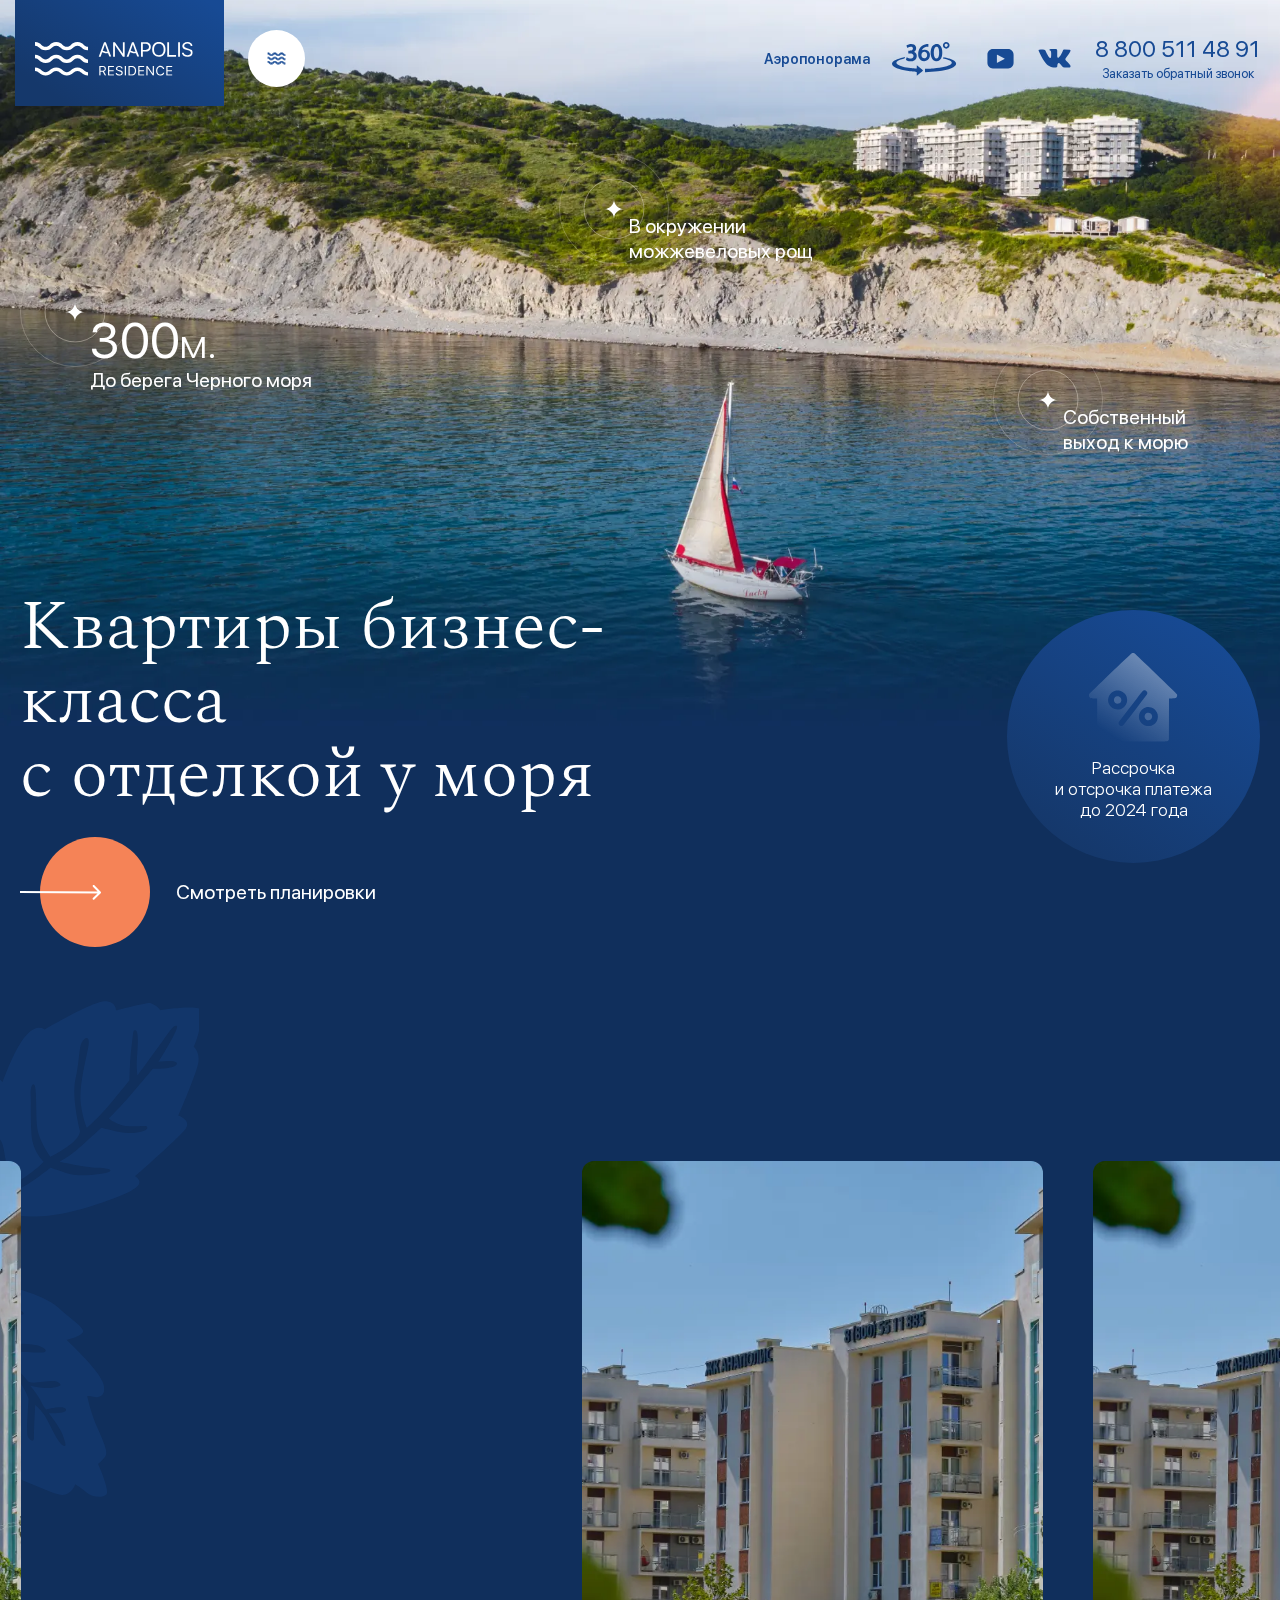
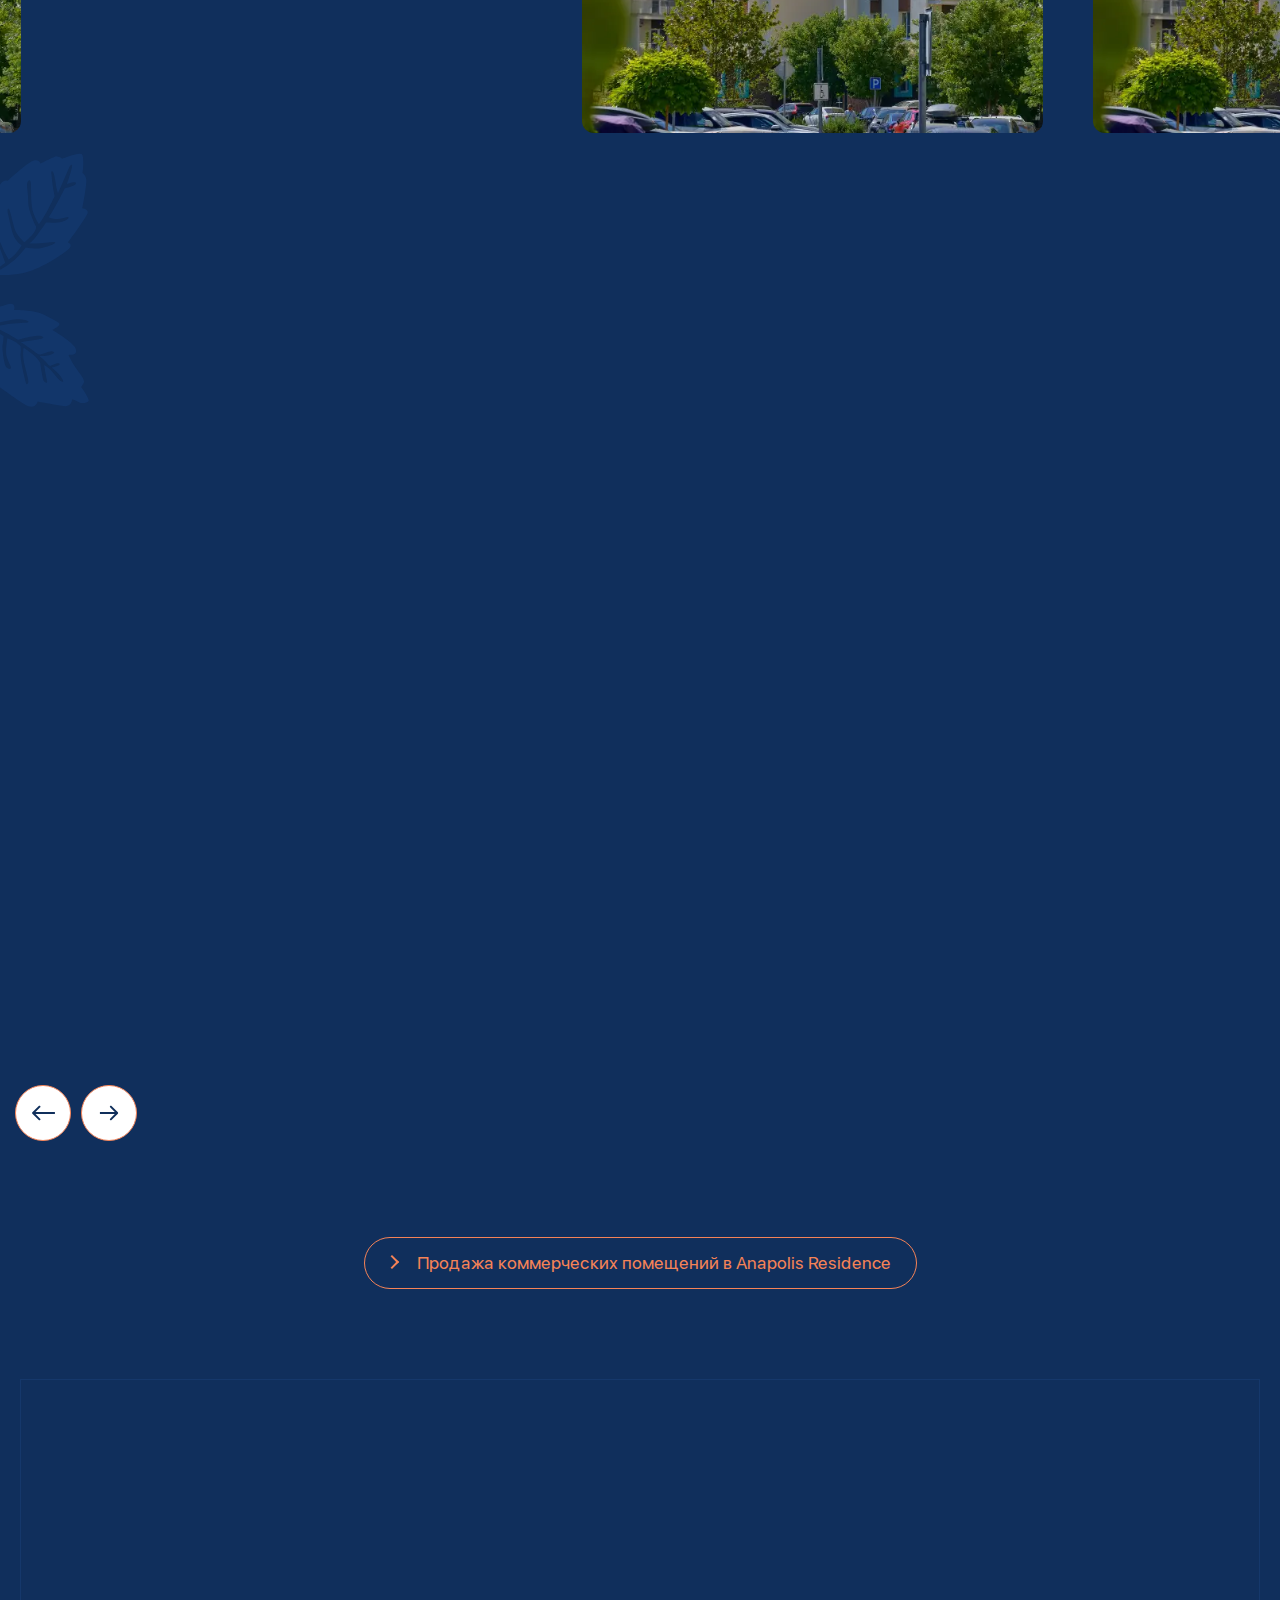
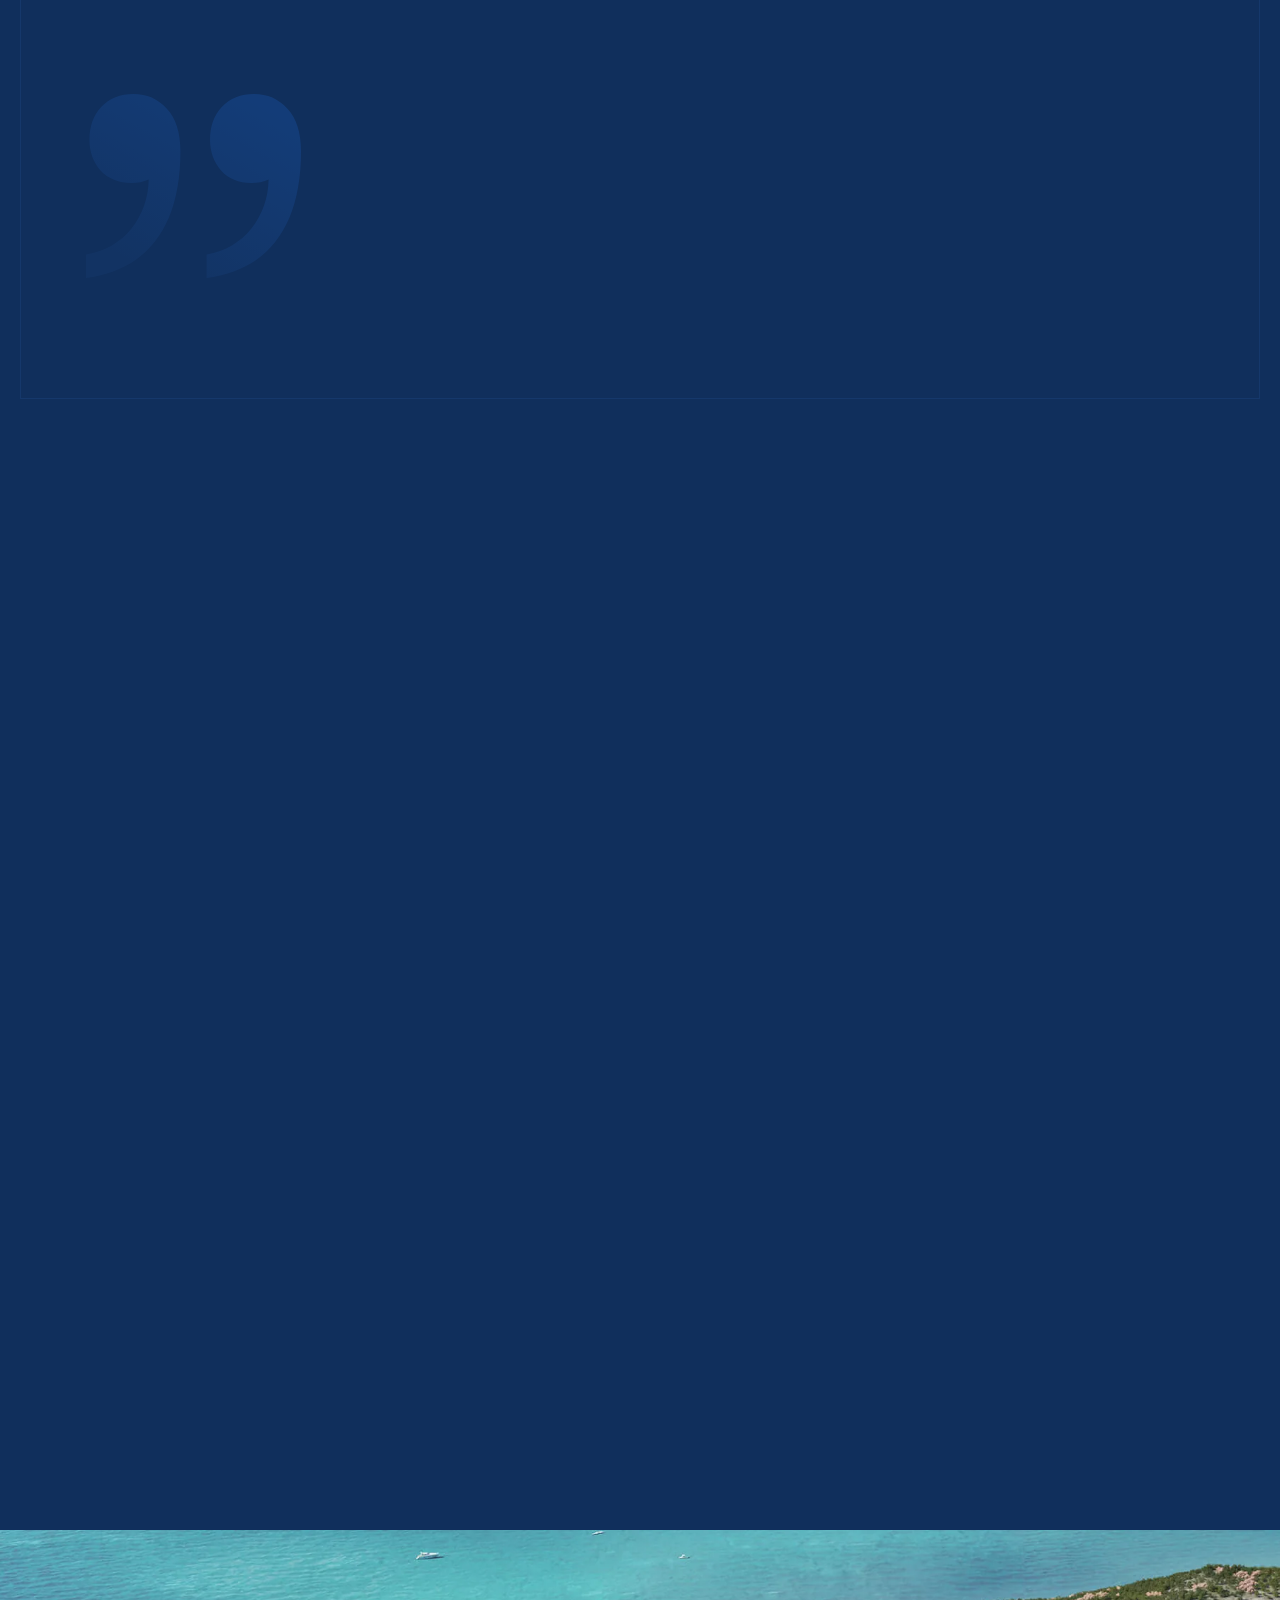
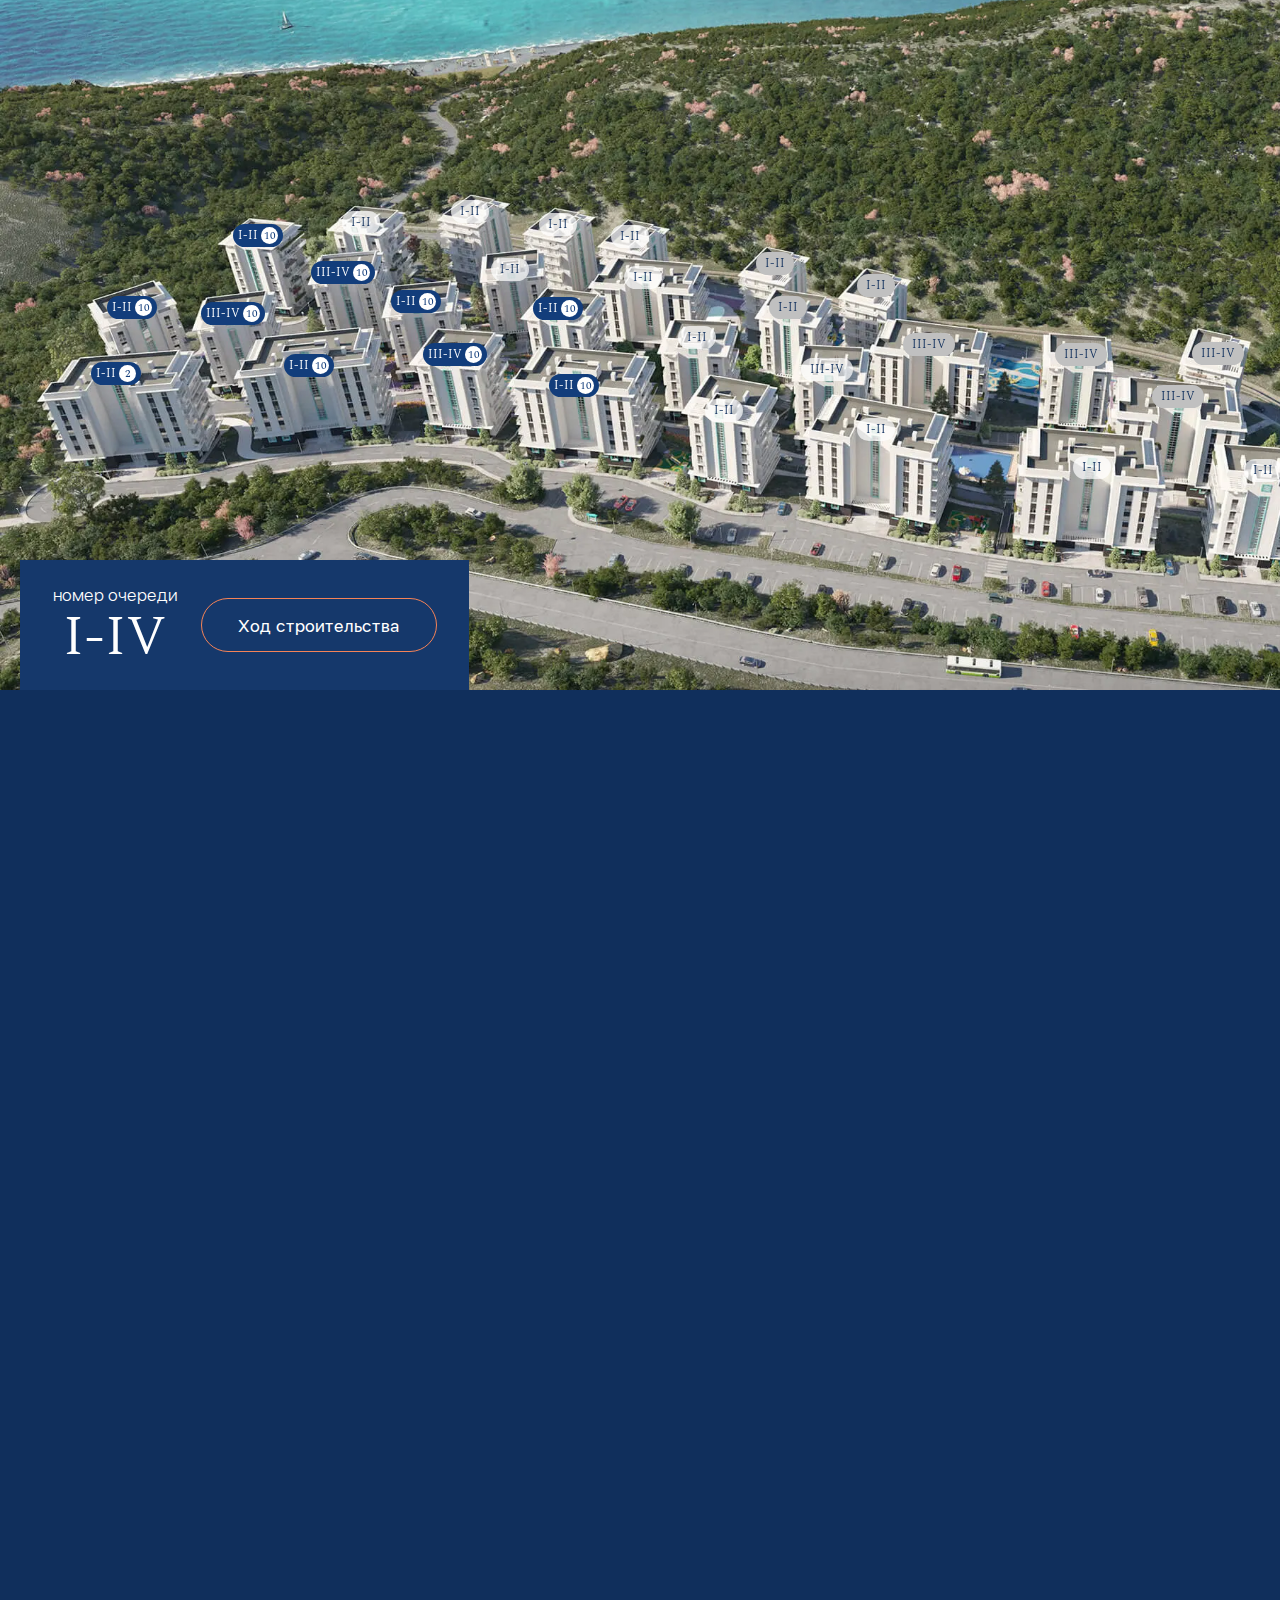
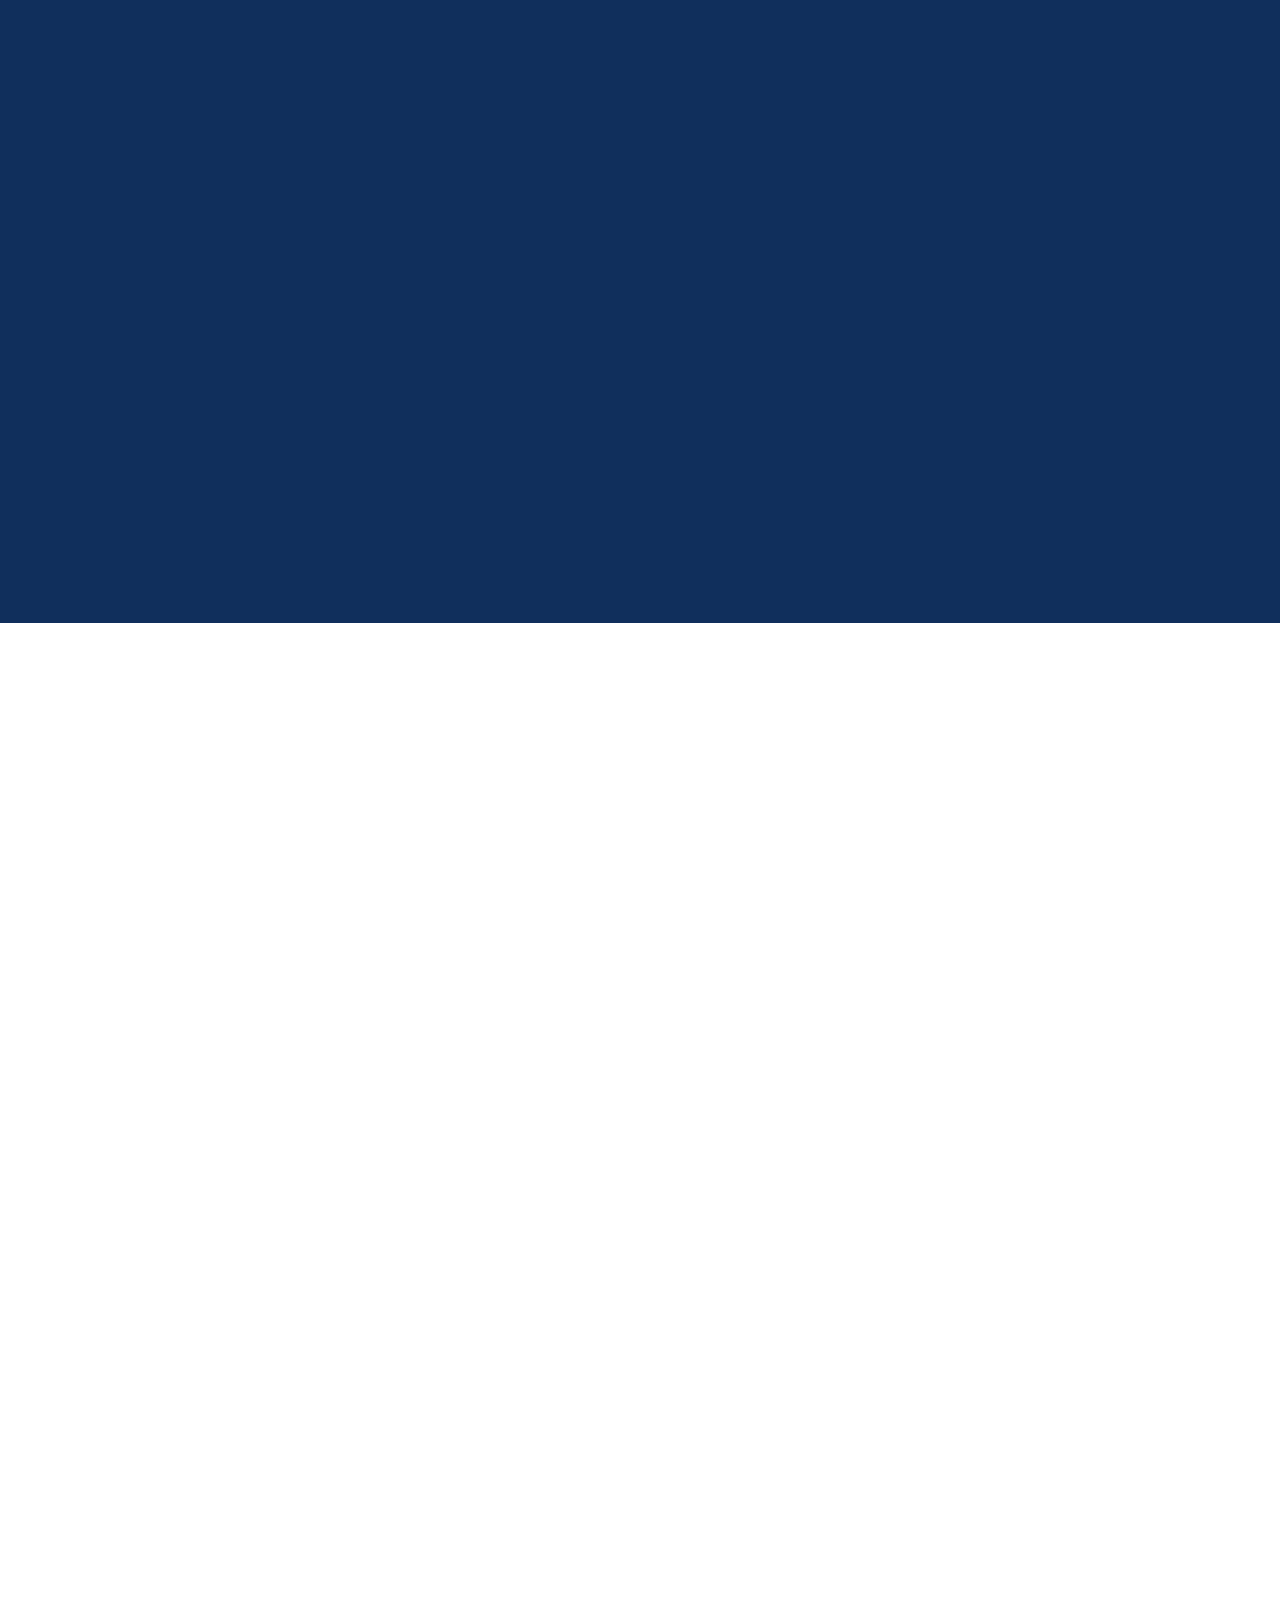
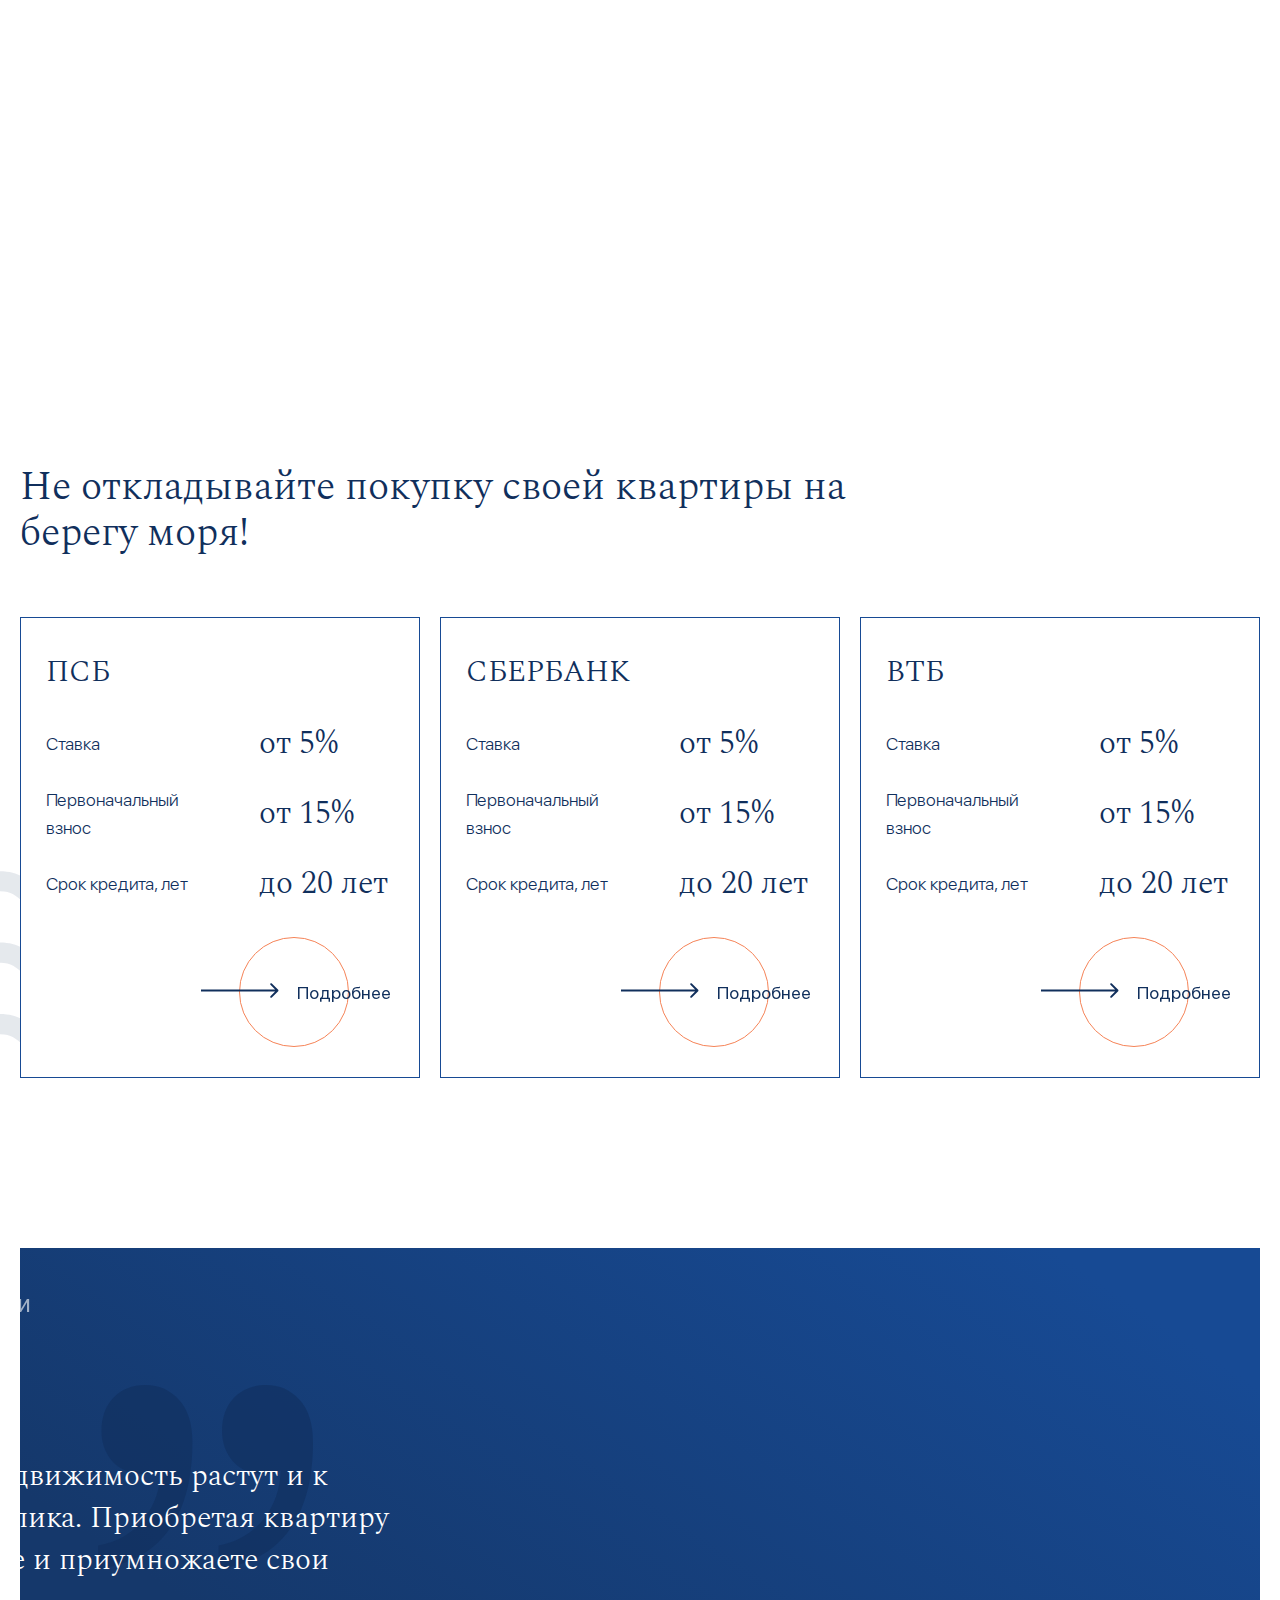
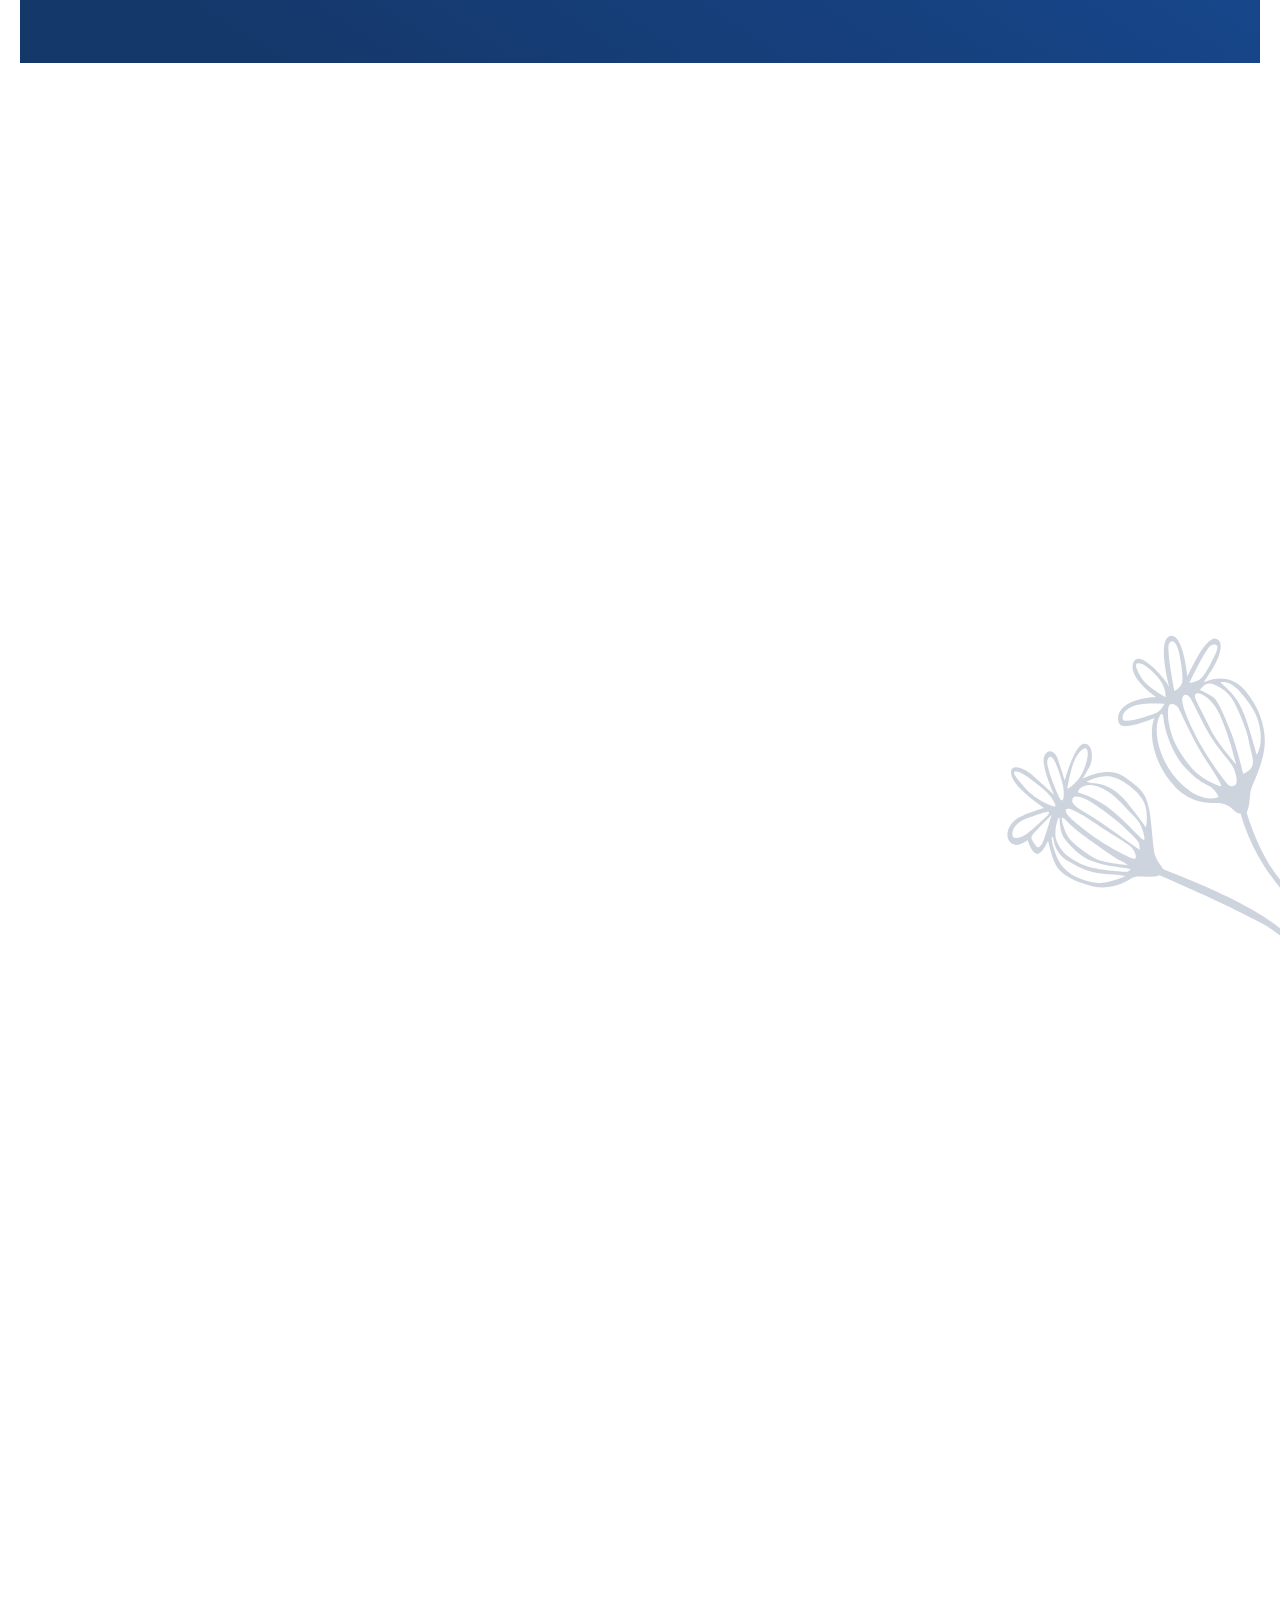
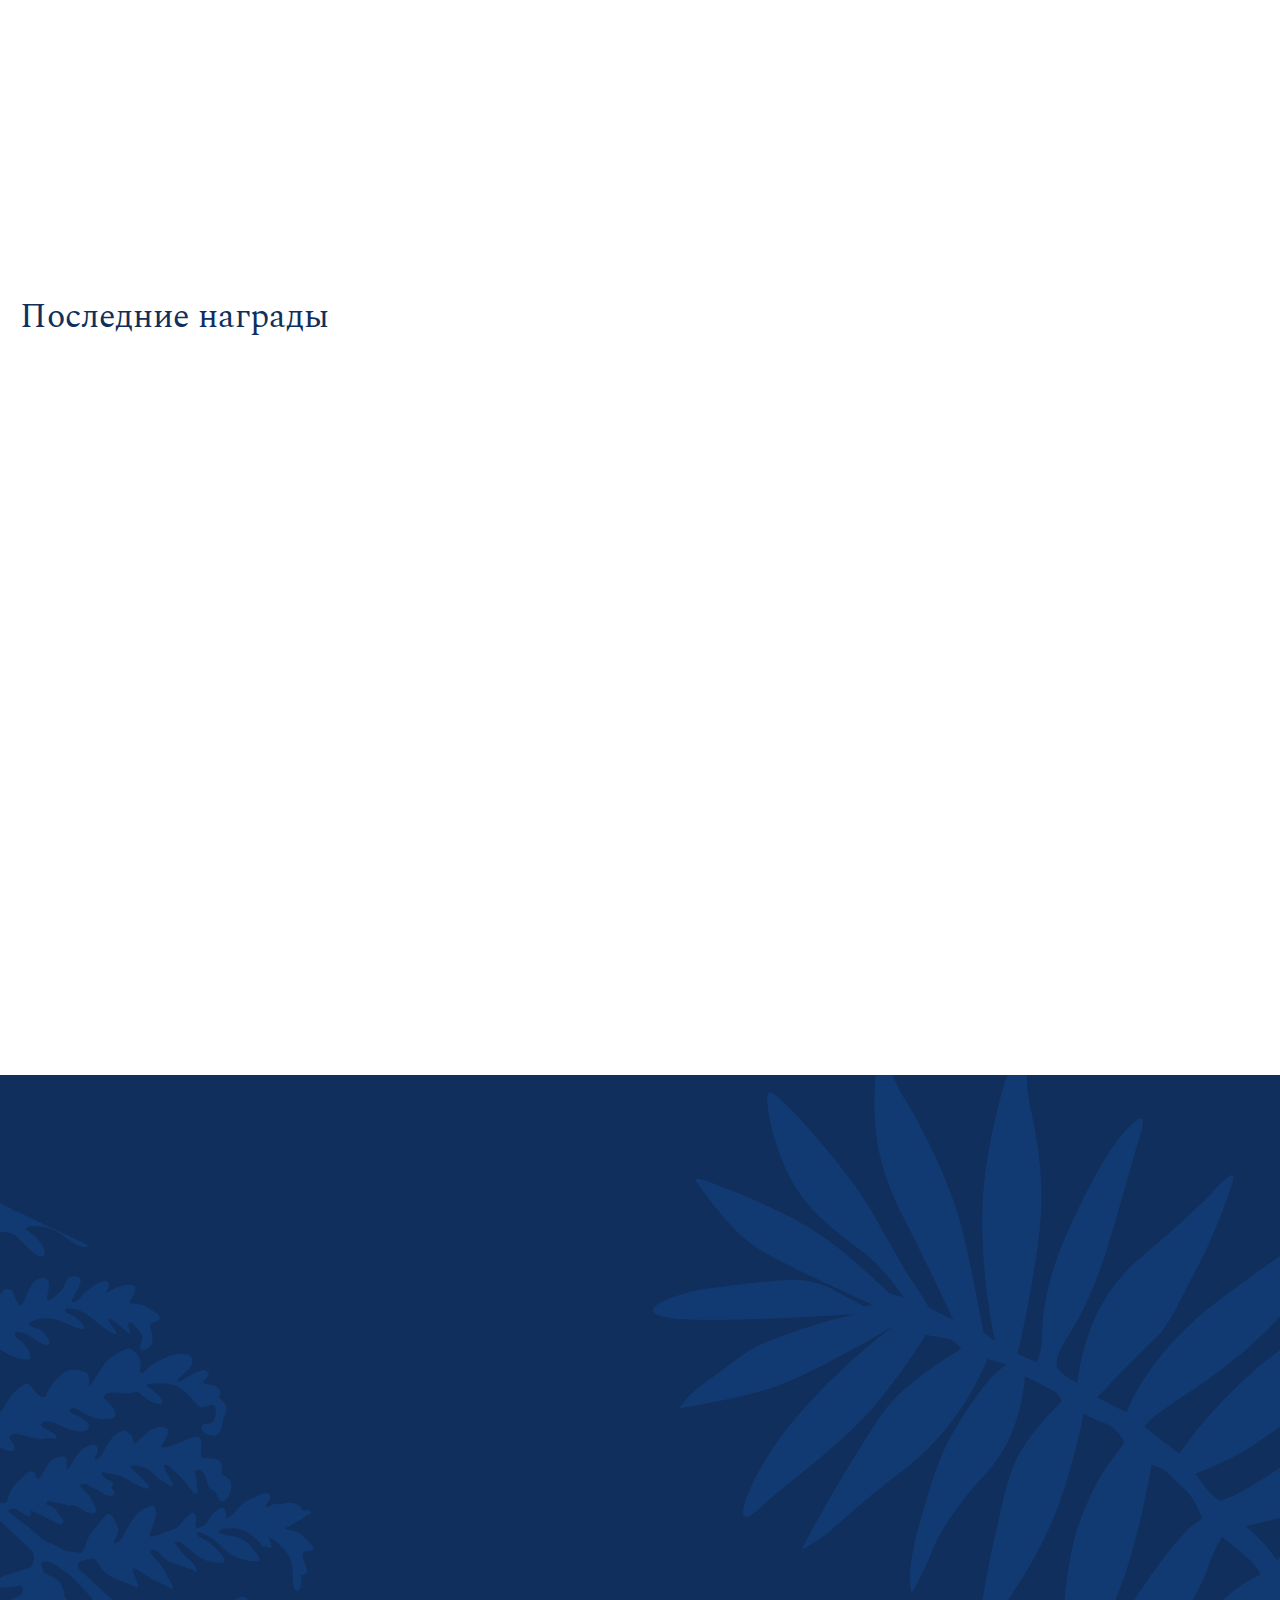
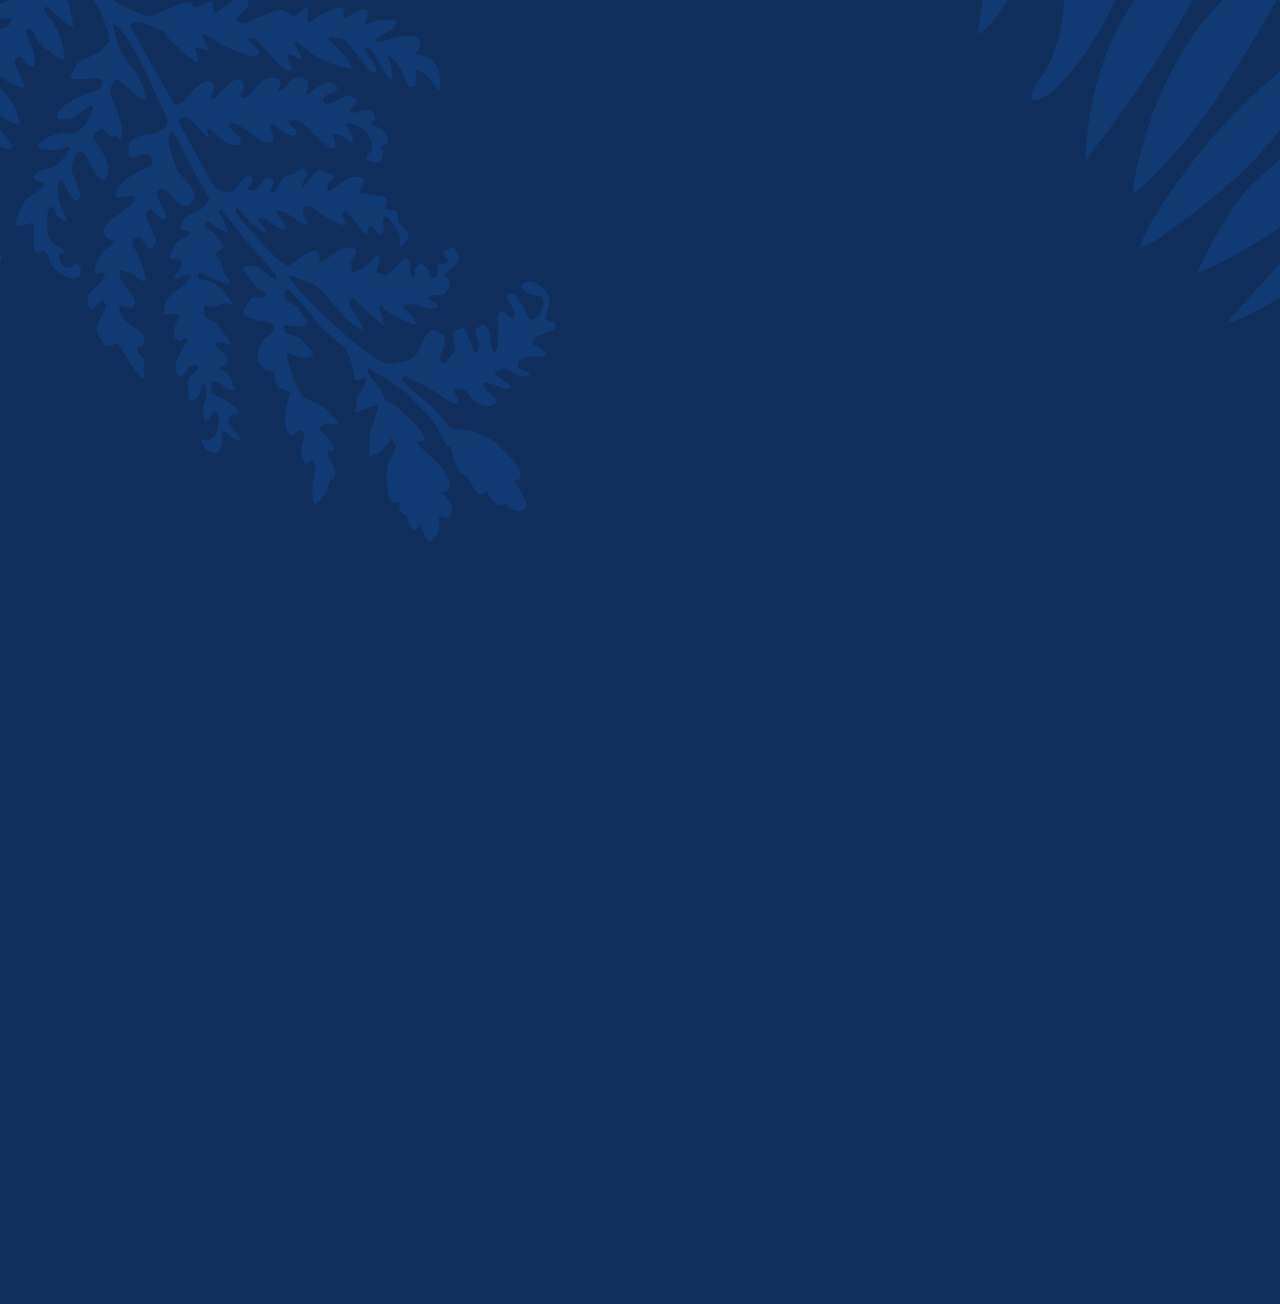
==== commit 7cc60c22: "update" ====
--- a/index.html
+++ b/index.html
@@ -1610,9 +1610,7 @@
     <div class="modal-content">
         <div class="modal__video">
             <div class="close"></div>
-            <video controls autoplay="autoplay" playsinline="" loop="loop" preload="" muted="muted" class="click-stop-video">
-                <source src="assets/video/mdl-lbf.mp4" type="video/mp4">
-            </video>
+            <iframe width="1280" height="720" src="https://www.youtube.com/embed/MwtAFoTbfZk?si=eHtsWX4M4f-nOuOc" title="YouTube video player" frameborder="0" allow="accelerometer; autoplay; clipboard-write; encrypted-media; gyroscope; picture-in-picture; web-share" allowfullscreen></iframe>
         </div>
     </div>
 </div>
